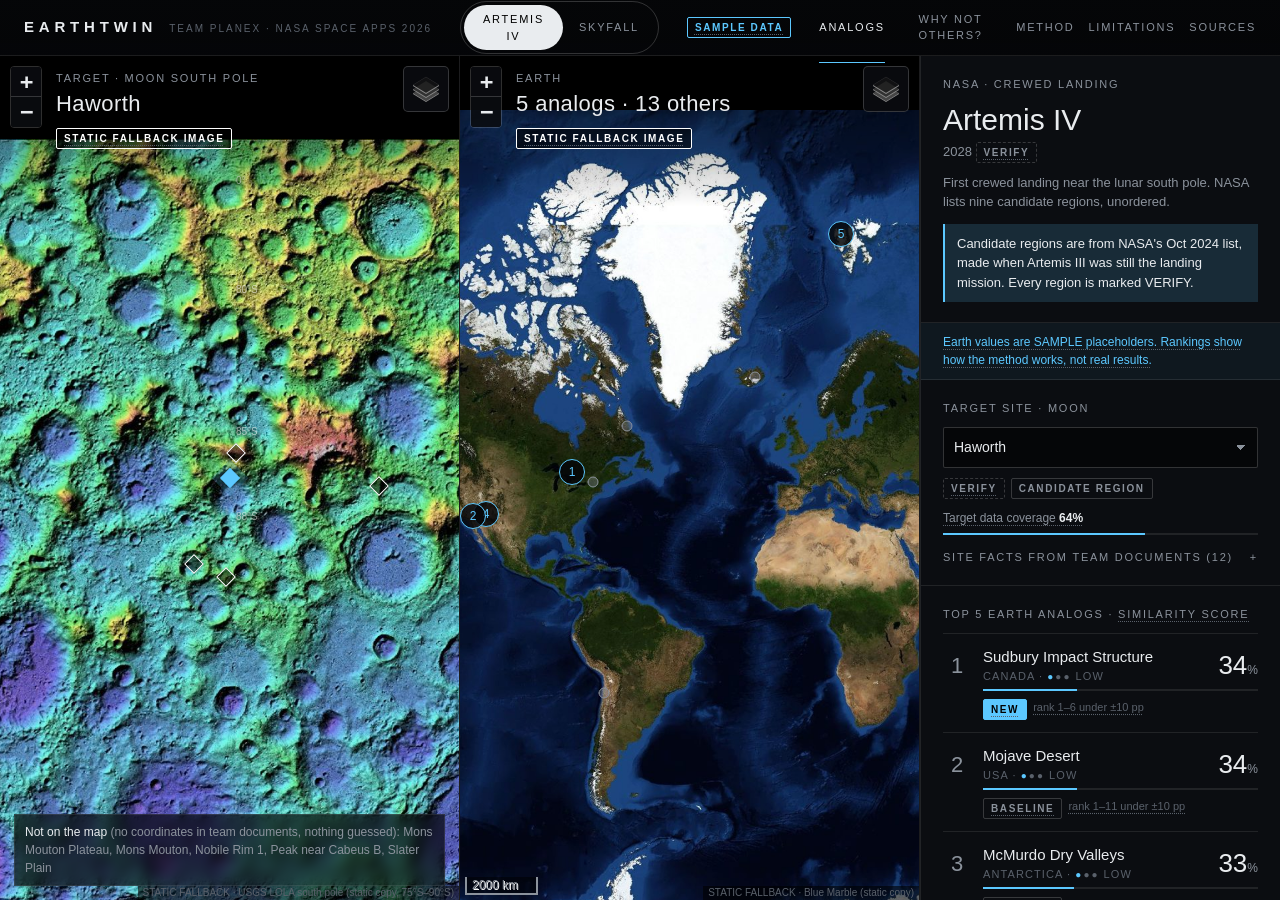
==== web/index.html @ 1dde7564 "feat: add static EarthTwin prototype with scoring pipeline - web/: static Leaflet app (no build step" ====
<!doctype html>
<html lang="en">
<head>
  <meta charset="utf-8">
  <meta name="viewport" content="width=device-width, initial-scale=1">
  <title>EarthTwin · Team PLANEX</title>
  <meta name="description" content="Find Earth places that analog NASA's next Moon and Mars target sites. NASA Space Apps 2026, Team PLANEX.">
  <meta http-equiv="Content-Security-Policy" content="default-src 'self'; script-src 'self'; style-src 'self' 'unsafe-inline'; img-src 'self' data: https://trek.nasa.gov https://gibs.earthdata.nasa.gov https://planetarymaps.usgs.gov; connect-src 'self'; object-src 'none'; base-uri 'self'">
  <link rel="stylesheet" href="vendor/leaflet/leaflet.css">
  <link rel="stylesheet" href="css/app.css">
</head>
<body>
  <header class="top">
    <div class="brand"><b>EARTHTWIN</b><span>Team PLANEX · NASA Space Apps 2026</span></div>
    <nav class="switch" id="mission-switch" aria-label="Mission"></nav>
    <span class="badge sample" id="sample-badge" hidden data-tip="Earth values are placeholders until the team adds real NASA/USGS data.">Sample data</span>
    <button class="menu-btn" id="menu-btn" aria-expanded="false" aria-controls="tabs">Menu</button>
    <nav class="tabs" id="tabs" role="tablist" aria-label="Sections">
      <button role="tab" data-tab="analogs" aria-selected="true">Analogs</button>
      <button role="tab" data-tab="why">Why not others?</button>
      <button role="tab" data-tab="method">Method</button>
      <button role="tab" data-tab="limits">Limitations</button>
      <button role="tab" data-tab="sources">Sources</button>
    </nav>
  </header>

  <main>
    <section class="view active" id="view-analogs" aria-label="Analogs">
      <div class="mapwrap">
        <div class="map" id="map-target"></div>
        <div class="maphead">
          <div><div class="label" id="target-kicker">Target</div><div class="title" id="target-title">—</div></div>
          <div class="layerstate" id="target-layerstate"></div>
        </div>
        <div class="mapnote" id="target-note" hidden></div>
      </div>
      <div class="mapwrap">
        <div class="map" id="map-earth"></div>
        <div class="maphead">
          <div><div class="label">Earth</div><div class="title" id="earth-title">Analog candidates</div></div>
          <div class="layerstate" id="earth-layerstate"></div>
        </div>
      </div>
      <aside class="side" id="side" aria-label="Results"></aside>
    </section>

    <section class="view" id="view-why" aria-label="Why not others"><div class="page" id="page-why"></div></section>
    <section class="view" id="view-method" aria-label="Method"><div class="page" id="page-method"></div></section>
    <section class="view" id="view-limits" aria-label="Limitations"><div class="page" id="page-limits"></div></section>
    <section class="view" id="view-sources" aria-label="Sources"><div class="page" id="page-sources"></div></section>
  </main>

  <div id="tip" role="tooltip"></div>
  <noscript><p style="padding:80px 24px">EarthTwin needs JavaScript. Serve this folder with <code>python3 -m http.server</code>.</p></noscript>

  <script src="vendor/leaflet/leaflet.js"></script>
  <script src="js/util.js"></script>
  <script src="js/layers.js"></script>
  <script src="js/tiles-check.js"></script>
  <script src="js/maps.js"></script>
  <script src="js/panels.js"></script>
  <script src="js/pages.js"></script>
  <script src="js/app.js"></script>
</body>
</html>
---- web/vendor/leaflet/leaflet.css ----
/* required styles */

.leaflet-pane,
.leaflet-tile,
.leaflet-marker-icon,
.leaflet-marker-shadow,
.leaflet-tile-container,
.leaflet-pane > svg,
.leaflet-pane > canvas,
.leaflet-zoom-box,
.leaflet-image-layer,
.leaflet-layer {
	position: absolute;
	left: 0;
	top: 0;
	}
.leaflet-container {
	overflow: hidden;
	}
.leaflet-tile,
.leaflet-marker-icon,
.leaflet-marker-shadow {
	-webkit-user-select: none;
	   -moz-user-select: none;
	        user-select: none;
	  -webkit-user-drag: none;
	}
/* Prevents IE11 from highlighting tiles in blue */
.leaflet-tile::selection {
	background: transparent;
}
/* Safari renders non-retina tile on retina better with this, but Chrome is worse */
.leaflet-safari .leaflet-tile {
	image-rendering: -webkit-optimize-contrast;
	}
/* hack that prevents hw layers "stretching" when loading new tiles */
.leaflet-safari .leaflet-tile-container {
	width: 1600px;
	height: 1600px;
	-webkit-transform-origin: 0 0;
	}
.leaflet-marker-icon,
.leaflet-marker-shadow {
	display: block;
	}
/* .leaflet-container svg: reset svg max-width decleration shipped in Joomla! (joomla.org) 3.x */
/* .leaflet-container img: map is broken in FF if you have max-width: 100% on tiles */
.leaflet-container .leaflet-overlay-pane svg {
	max-width: none !important;
	max-height: none !important;
	}
.leaflet-container .leaflet-marker-pane img,
.leaflet-container .leaflet-shadow-pane img,
.leaflet-container .leaflet-tile-pane img,
.leaflet-container img.leaflet-image-layer,
.leaflet-container .leaflet-tile {
	max-width: none !important;
	max-height: none !important;
	width: auto;
	padding: 0;
	}

.leaflet-container img.leaflet-tile {
	/* See: https://bugs.chromium.org/p/chromium/issues/detail?id=600120 */
	mix-blend-mode: plus-lighter;
}

.leaflet-container.leaflet-touch-zoom {
	-ms-touch-action: pan-x pan-y;
	touch-action: pan-x pan-y;
	}
.leaflet-container.leaflet-touch-drag {
	-ms-touch-action: pinch-zoom;
	/* Fallback for FF which doesn't support pinch-zoom */
	touch-action: none;
	touch-action: pinch-zoom;
}
.leaflet-container.leaflet-touch-drag.leaflet-touch-zoom {
	-ms-touch-action: none;
	touch-action: none;
}
.leaflet-container {
	-webkit-tap-highlight-color: transparent;
}
.leaflet-container a {
	-webkit-tap-highlight-color: rgba(51, 181, 229, 0.4);
}
.leaflet-tile {
	filter: inherit;
	visibility: hidden;
	}
.leaflet-tile-loaded {
	visibility: inherit;
	}
.leaflet-zoom-box {
	width: 0;
	height: 0;
	-moz-box-sizing: border-box;
	     box-sizing: border-box;
	z-index: 800;
	}
/* workaround for https://bugzilla.mozilla.org/show_bug.cgi?id=888319 */
.leaflet-overlay-pane svg {
	-moz-user-select: none;
	}

.leaflet-pane         { z-index: 400; }

.leaflet-tile-pane    { z-index: 200; }
.leaflet-overlay-pane { z-index: 400; }
.leaflet-shadow-pane  { z-index: 500; }
.leaflet-marker-pane  { z-index: 600; }
.leaflet-tooltip-pane   { z-index: 650; }
.leaflet-popup-pane   { z-index: 700; }

.leaflet-map-pane canvas { z-index: 100; }
.leaflet-map-pane svg    { z-index: 200; }

.leaflet-vml-shape {
	width: 1px;
	height: 1px;
	}
.lvml {
	behavior: url(#default#VML);
	display: inline-block;
	position: absolute;
	}


/* control positioning */

.leaflet-control {
	position: relative;
	z-index: 800;
	pointer-events: visiblePainted; /* IE 9-10 doesn't have auto */
	pointer-events: auto;
	}
.leaflet-top,
.leaflet-bottom {
	position: absolute;
	z-index: 1000;
	pointer-events: none;
	}
.leaflet-top {
	top: 0;
	}
.leaflet-right {
	right: 0;
	}
.leaflet-bottom {
	bottom: 0;
	}
.leaflet-left {
	left: 0;
	}
.leaflet-control {
	float: left;
	clear: both;
	}
.leaflet-right .leaflet-control {
	float: right;
	}
.leaflet-top .leaflet-control {
	margin-top: 10px;
	}
.leaflet-bottom .leaflet-control {
	margin-bottom: 10px;
	}
.leaflet-left .leaflet-control {
	margin-left: 10px;
	}
.leaflet-right .leaflet-control {
	margin-right: 10px;
	}


/* zoom and fade animations */

.leaflet-fade-anim .leaflet-popup {
	opacity: 0;
	-webkit-transition: opacity 0.2s linear;
	   -moz-transition: opacity 0.2s linear;
	        transition: opacity 0.2s linear;
	}
.leaflet-fade-anim .leaflet-map-pane .leaflet-popup {
	opacity: 1;
	}
.leaflet-zoom-animated {
	-webkit-transform-origin: 0 0;
	    -ms-transform-origin: 0 0;
	        transform-origin: 0 0;
	}
svg.leaflet-zoom-animated {
	will-change: transform;
}

.leaflet-zoom-anim .leaflet-zoom-animated {
	-webkit-transition: -webkit-transform 0.25s cubic-bezier(0,0,0.25,1);
	   -moz-transition:    -moz-transform 0.25s cubic-bezier(0,0,0.25,1);
	        transition:         transform 0.25s cubic-bezier(0,0,0.25,1);
	}
.leaflet-zoom-anim .leaflet-tile,
.leaflet-pan-anim .leaflet-tile {
	-webkit-transition: none;
	   -moz-transition: none;
	        transition: none;
	}

.leaflet-zoom-anim .leaflet-zoom-hide {
	visibility: hidden;
	}


/* cursors */

.leaflet-interactive {
	cursor: pointer;
	}
.leaflet-grab {
	cursor: -webkit-grab;
	cursor:    -moz-grab;
	cursor:         grab;
	}
.leaflet-crosshair,
.leaflet-crosshair .leaflet-interactive {
	cursor: crosshair;
	}
.leaflet-popup-pane,
.leaflet-control {
	cursor: auto;
	}
.leaflet-dragging .leaflet-grab,
.leaflet-dragging .leaflet-grab .leaflet-interactive,
.leaflet-dragging .leaflet-marker-draggable {
	cursor: move;
	cursor: -webkit-grabbing;
	cursor:    -moz-grabbing;
	cursor:         grabbing;
	}

/* marker & overlays interactivity */
.leaflet-marker-icon,
.leaflet-marker-shadow,
.leaflet-image-layer,
.leaflet-pane > svg path,
.leaflet-tile-container {
	pointer-events: none;
	}

.leaflet-marker-icon.leaflet-interactive,
.leaflet-image-layer.leaflet-interactive,
.leaflet-pane > svg path.leaflet-interactive,
svg.leaflet-image-layer.leaflet-interactive path {
	pointer-events: visiblePainted; /* IE 9-10 doesn't have auto */
	pointer-events: auto;
	}

/* visual tweaks */

.leaflet-container {
	background: #ddd;
	outline-offset: 1px;
	}
.leaflet-container a {
	color: #0078A8;
	}
.leaflet-zoom-box {
	border: 2px dotted #38f;
	background: rgba(255,255,255,0.5);
	}


/* general typography */
.leaflet-container {
	font-family: "Helvetica Neue", Arial, Helvetica, sans-serif;
	font-size: 12px;
	font-size: 0.75rem;
	line-height: 1.5;
	}


/* general toolbar styles */

.leaflet-bar {
	box-shadow: 0 1px 5px rgba(0,0,0,0.65);
	border-radius: 4px;
	}
.leaflet-bar a {
	background-color: #fff;
	border-bottom: 1px solid #ccc;
	width: 26px;
	height: 26px;
	line-height: 26px;
	display: block;
	text-align: center;
	text-decoration: none;
	color: black;
	}
.leaflet-bar a,
.leaflet-control-layers-toggle {
	background-position: 50% 50%;
	background-repeat: no-repeat;
	display: block;
	}
.leaflet-bar a:hover,
.leaflet-bar a:focus {
	background-color: #f4f4f4;
	}
.leaflet-bar a:first-child {
	border-top-left-radius: 4px;
	border-top-right-radius: 4px;
	}
.leaflet-bar a:last-child {
	border-bottom-left-radius: 4px;
	border-bottom-right-radius: 4px;
	border-bottom: none;
	}
.leaflet-bar a.leaflet-disabled {
	cursor: default;
	background-color: #f4f4f4;
	color: #bbb;
	}

.leaflet-touch .leaflet-bar a {
	width: 30px;
	height: 30px;
	line-height: 30px;
	}
.leaflet-touch .leaflet-bar a:first-child {
	border-top-left-radius: 2px;
	border-top-right-radius: 2px;
	}
.leaflet-touch .leaflet-bar a:last-child {
	border-bottom-left-radius: 2px;
	border-bottom-right-radius: 2px;
	}

/* zoom control */

.leaflet-control-zoom-in,
.leaflet-control-zoom-out {
	font: bold 18px 'Lucida Console', Monaco, monospace;
	text-indent: 1px;
	}

.leaflet-touch .leaflet-control-zoom-in, .leaflet-touch .leaflet-control-zoom-out  {
	font-size: 22px;
	}


/* layers control */

.leaflet-control-layers {
	box-shadow: 0 1px 5px rgba(0,0,0,0.4);
	background: #fff;
	border-radius: 5px;
	}
.leaflet-control-layers-toggle {
	background-image: url(images/layers.png);
	width: 36px;
	height: 36px;
	}
.leaflet-retina .leaflet-control-layers-toggle {
	background-image: url(images/layers-2x.png);
	background-size: 26px 26px;
	}
.leaflet-touch .leaflet-control-layers-toggle {
	width: 44px;
	height: 44px;
	}
.leaflet-control-layers .leaflet-control-layers-list,
.leaflet-control-layers-expanded .leaflet-control-layers-toggle {
	display: none;
	}
.leaflet-control-layers-expanded .leaflet-control-layers-list {
	display: block;
	position: relative;
	}
.leaflet-control-layers-expanded {
	padding: 6px 10px 6px 6px;
	color: #333;
	background: #fff;
	}
.leaflet-control-layers-scrollbar {
	overflow-y: scroll;
	overflow-x: hidden;
	padding-right: 5px;
	}
.leaflet-control-layers-selector {
	margin-top: 2px;
	position: relative;
	top: 1px;
	}
.leaflet-control-layers label {
	display: block;
	font-size: 13px;
	font-size: 1.08333em;
	}
.leaflet-control-layers-separator {
	height: 0;
	border-top: 1px solid #ddd;
	margin: 5px -10px 5px -6px;
	}

/* Default icon URLs */
.leaflet-default-icon-path { /* used only in path-guessing heuristic, see L.Icon.Default */
	background-image: url(images/marker-icon.png);
	}


/* attribution and scale controls */

.leaflet-container .leaflet-control-attribution {
	background: #fff;
	background: rgba(255, 255, 255, 0.8);
	margin: 0;
	}
.leaflet-control-attribution,
.leaflet-control-scale-line {
	padding: 0 5px;
	color: #333;
	line-height: 1.4;
	}
.leaflet-control-attribution a {
	text-decoration: none;
	}
.leaflet-control-attribution a:hover,
.leaflet-control-attribution a:focus {
	text-decoration: underline;
	}
.leaflet-attribution-flag {
	display: inline !important;
	vertical-align: baseline !important;
	width: 1em;
	height: 0.6669em;
	}
.leaflet-left .leaflet-control-scale {
	margin-left: 5px;
	}
.leaflet-bottom .leaflet-control-scale {
	margin-bottom: 5px;
	}
.leaflet-control-scale-line {
	border: 2px solid #777;
	border-top: none;
	line-height: 1.1;
	padding: 2px 5px 1px;
	white-space: nowrap;
	-moz-box-sizing: border-box;
	     box-sizing: border-box;
	background: rgba(255, 255, 255, 0.8);
	text-shadow: 1px 1px #fff;
	}
.leaflet-control-scale-line:not(:first-child) {
	border-top: 2px solid #777;
	border-bottom: none;
	margin-top: -2px;
	}
.leaflet-control-scale-line:not(:first-child):not(:last-child) {
	border-bottom: 2px solid #777;
	}

.leaflet-touch .leaflet-control-attribution,
.leaflet-touch .leaflet-control-layers,
.leaflet-touch .leaflet-bar {
	box-shadow: none;
	}
.leaflet-touch .leaflet-control-layers,
.leaflet-touch .leaflet-bar {
	border: 2px solid rgba(0,0,0,0.2);
	background-clip: padding-box;
	}


/* popup */

.leaflet-popup {
	position: absolute;
	text-align: center;
	margin-bottom: 20px;
	}
.leaflet-popup-content-wrapper {
	padding: 1px;
	text-align: left;
	border-radius: 12px;
	}
.leaflet-popup-content {
	margin: 13px 24px 13px 20px;
	line-height: 1.3;
	font-size: 13px;
	font-size: 1.08333em;
	min-height: 1px;
	}
.leaflet-popup-content p {
	margin: 17px 0;
	margin: 1.3em 0;
	}
.leaflet-popup-tip-container {
	width: 40px;
	height: 20px;
	position: absolute;
	left: 50%;
	margin-top: -1px;
	margin-left: -20px;
	overflow: hidden;
	pointer-events: none;
	}
.leaflet-popup-tip {
	width: 17px;
	height: 17px;
	padding: 1px;

	margin: -10px auto 0;
	pointer-events: auto;

	-webkit-transform: rotate(45deg);
	   -moz-transform: rotate(45deg);
	    -ms-transform: rotate(45deg);
	        transform: rotate(45deg);
	}
.leaflet-popup-content-wrapper,
.leaflet-popup-tip {
	background: white;
	color: #333;
	box-shadow: 0 3px 14px rgba(0,0,0,0.4);
	}
.leaflet-container a.leaflet-popup-close-button {
	position: absolute;
	top: 0;
	right: 0;
	border: none;
	text-align: center;
	width: 24px;
	height: 24px;
	font: 16px/24px Tahoma, Verdana, sans-serif;
	color: #757575;
	text-decoration: none;
	background: transparent;
	}
.leaflet-container a.leaflet-popup-close-button:hover,
.leaflet-container a.leaflet-popup-close-button:focus {
	color: #585858;
	}
.leaflet-popup-scrolled {
	overflow: auto;
	}

.leaflet-oldie .leaflet-popup-content-wrapper {
	-ms-zoom: 1;
	}
.leaflet-oldie .leaflet-popup-tip {
	width: 24px;
	margin: 0 auto;

	-ms-filter: "progid:DXImageTransform.Microsoft.Matrix(M11=0.70710678, M12=0.70710678, M21=-0.70710678, M22=0.70710678)";
	filter: progid:DXImageTransform.Microsoft.Matrix(M11=0.70710678, M12=0.70710678, M21=-0.70710678, M22=0.70710678);
	}

.leaflet-oldie .leaflet-control-zoom,
.leaflet-oldie .leaflet-control-layers,
.leaflet-oldie .leaflet-popup-content-wrapper,
.leaflet-oldie .leaflet-popup-tip {
	border: 1px solid #999;
	}


/* div icon */

.leaflet-div-icon {
	background: #fff;
	border: 1px solid #666;
	}


/* Tooltip */
/* Base styles for the element that has a tooltip */
.leaflet-tooltip {
	position: absolute;
	padding: 6px;
	background-color: #fff;
	border: 1px solid #fff;
	border-radius: 3px;
	color: #222;
	white-space: nowrap;
	-webkit-user-select: none;
	-moz-user-select: none;
	-ms-user-select: none;
	user-select: none;
	pointer-events: none;
	box-shadow: 0 1px 3px rgba(0,0,0,0.4);
	}
.leaflet-tooltip.leaflet-interactive {
	cursor: pointer;
	pointer-events: auto;
	}
.leaflet-tooltip-top:before,
.leaflet-tooltip-bottom:before,
.leaflet-tooltip-left:before,
.leaflet-tooltip-right:before {
	position: absolute;
	pointer-events: none;
	border: 6px solid transparent;
	background: transparent;
	content: "";
	}

/* Directions */

.leaflet-tooltip-bottom {
	margin-top: 6px;
}
.leaflet-tooltip-top {
	margin-top: -6px;
}
.leaflet-tooltip-bottom:before,
.leaflet-tooltip-top:before {
	left: 50%;
	margin-left: -6px;
	}
.leaflet-tooltip-top:before {
	bottom: 0;
	margin-bottom: -12px;
	border-top-color: #fff;
	}
.leaflet-tooltip-bottom:before {
	top: 0;
	margin-top: -12px;
	margin-left: -6px;
	border-bottom-color: #fff;
	}
.leaflet-tooltip-left {
	margin-left: -6px;
}
.leaflet-tooltip-right {
	margin-left: 6px;
}
.leaflet-tooltip-left:before,
.leaflet-tooltip-right:before {
	top: 50%;
	margin-top: -6px;
	}
.leaflet-tooltip-left:before {
	right: 0;
	margin-right: -12px;
	border-left-color: #fff;
	}
.leaflet-tooltip-right:before {
	left: 0;
	margin-left: -12px;
	border-right-color: #fff;
	}

/* Printing */

@media print {
	/* Prevent printers from removing background-images of controls. */
	.leaflet-control {
		-webkit-print-color-adjust: exact;
		print-color-adjust: exact;
		}
	}
---- web/css/app.css ----
/* EarthTwin — SpaceX-like: near-black, thin type, small uppercase labels, one accent. */
:root {
  --bg: #050608;
  --bg-2: #0b0d11;
  --panel: rgba(11, 13, 17, 0.92);
  --line: rgba(255, 255, 255, 0.09);
  --line-2: rgba(255, 255, 255, 0.18);
  --text: #e9ecef;
  --muted: #8b929c;
  --faint: #5a616b;
  --accent: #5cc8ff;
  --accent-dim: rgba(92, 200, 255, 0.16);
  --radius: 2px;
  --header-h: 56px;
  --side-w: 400px;
  --font: "Inter", "Helvetica Neue", Helvetica, Arial, system-ui, sans-serif;
  --mono: "SF Mono", ui-monospace, Menlo, Consolas, monospace;
}

* { box-sizing: border-box; }
html, body { height: 100%; }
body {
  margin: 0;
  background: var(--bg);
  color: var(--text);
  font: 300 15px/1.5 var(--font);
  -webkit-font-smoothing: antialiased;
  overflow: hidden;
}
a { color: var(--accent); text-decoration: none; }
a:hover { text-decoration: underline; }
button { font: inherit; color: inherit; background: none; border: 0; cursor: pointer; padding: 0; }
:focus-visible { outline: 1px solid var(--accent); outline-offset: 2px; }
h1, h2, h3 { font-weight: 300; margin: 0; letter-spacing: 0.01em; }

.label {
  font-size: 11px;
  font-weight: 500;
  letter-spacing: 0.16em;
  text-transform: uppercase;
  color: var(--muted);
}
.muted { color: var(--muted); }
.faint { color: var(--faint); }
.mono { font-family: var(--mono); font-size: 12px; }
.num { font-variant-numeric: tabular-nums; }

/* ------------------------------------------------------------ header */
.top {
  position: fixed; inset: 0 0 auto 0; height: var(--header-h); z-index: 1000;
  display: flex; align-items: center; gap: 28px; padding: 0 24px;
  background: linear-gradient(to bottom, rgba(5,6,8,0.96), rgba(5,6,8,0.86));
  border-bottom: 1px solid var(--line);
}
.brand { display: flex; align-items: baseline; gap: 12px; white-space: nowrap; }
.brand b { font-weight: 600; letter-spacing: 0.32em; font-size: 15px; }
.brand span { font-size: 10px; letter-spacing: 0.2em; color: var(--faint); text-transform: uppercase; }

.switch { display: flex; border: 1px solid var(--line-2); border-radius: 999px; padding: 3px; }
.switch button {
  padding: 6px 16px; border-radius: 999px; font-size: 11px; font-weight: 500;
  letter-spacing: 0.16em; text-transform: uppercase; color: var(--muted); transition: background .25s, color .25s;
}
.switch button[aria-pressed="true"] { background: var(--text); color: #000; }

.tabs { display: flex; gap: 22px; margin-left: auto; }
.tabs button { font-size: 11px; font-weight: 500; letter-spacing: 0.16em; text-transform: uppercase; color: var(--muted); padding: 18px 0; border-bottom: 1px solid transparent; }
.tabs button[aria-selected="true"] { color: var(--text); border-bottom-color: var(--accent); }
.tabs button:hover { color: var(--text); }

.badge {
  display: inline-flex; align-items: center; gap: 6px; font-size: 10px; font-weight: 600; letter-spacing: 0.16em;
  text-transform: uppercase; border: 1px solid var(--line-2); padding: 2px 7px; border-radius: var(--radius); color: var(--muted); white-space: nowrap;
}
.badge.sample { border-color: var(--accent); color: var(--accent); }
.badge.solid { background: var(--accent); color: #000; border-color: var(--accent); }
.badge.verify { border-style: dashed; }
.badge.todo { border-style: dotted; color: var(--faint); }
.menu-btn { display: none; }

/* ------------------------------------------------------------ views */
main { position: absolute; inset: var(--header-h) 0 0 0; }
.view { position: absolute; inset: 0; display: none; }
.view.active { display: block; animation: fade .35s ease; }
@keyframes fade { from { opacity: 0; } to { opacity: 1; } }

/* analogs view: two maps + sidebar */
#view-analogs { display: none; grid-template-columns: 1fr 1fr var(--side-w); }
#view-analogs.active { display: grid; }
.mapwrap { position: relative; border-right: 1px solid var(--line); min-height: 0; }
.map { position: absolute; inset: 0; background: #000; }
.mapwrap::after {
  content: ""; position: absolute; inset: 0 0 auto 0; height: 150px; z-index: 450; pointer-events: none;
  background: linear-gradient(to bottom, rgba(0,0,0,0.62), rgba(0,0,0,0));
}
.maphead {
  position: absolute; top: 14px; left: 56px; right: 64px; z-index: 500; pointer-events: none;
  display: flex; flex-direction: column; align-items: flex-start; gap: 6px;
}
.maphead .title { font-size: 22px; font-weight: 200; letter-spacing: 0.02em; text-shadow: 0 1px 8px #000; }
.maphead .label { text-shadow: 0 1px 6px #000; }
.layerstate { pointer-events: auto; }
.layerstate .badge { background: rgba(0,0,0,0.6); }
.layerstate .badge.fallback { border-color: #fff; color: #fff; }
.mapnote {
  position: absolute; left: 14px; right: 14px; bottom: 14px; z-index: 500; font-size: 12px;
  background: rgba(0,0,0,0.66); border: 1px solid var(--line); padding: 8px 10px; color: var(--muted);
  backdrop-filter: blur(6px);
}
.mapnote b { color: var(--text); font-weight: 500; }

/* sidebar */
.side { overflow-y: auto; background: var(--bg-2); border-left: 1px solid var(--line); scrollbar-width: thin; }
.sec { padding: 20px 22px; border-bottom: 1px solid var(--line); }
.sec > .label { display: block; margin-bottom: 10px; }
.mission-name { font-size: 30px; font-weight: 200; line-height: 1.1; }
.mission-meta { margin-top: 6px; font-size: 13px; color: var(--muted); }
.notice { margin-top: 12px; padding: 10px 12px; border-left: 2px solid var(--accent); background: var(--accent-dim); font-size: 13px; }
.sample-strip { padding: 10px 22px; font-size: 12px; color: var(--accent); border-bottom: 1px solid var(--line); background: rgba(92,200,255,0.06); }

select.site {
  width: 100%; background: var(--bg); color: var(--text); border: 1px solid var(--line-2);
  padding: 9px 10px; font: inherit; font-size: 14px; border-radius: var(--radius); appearance: none;
  background-image: linear-gradient(45deg, transparent 50%, var(--muted) 50%), linear-gradient(135deg, var(--muted) 50%, transparent 50%);
  background-position: calc(100% - 16px) 50%, calc(100% - 11px) 50%; background-size: 5px 5px; background-repeat: no-repeat;
}
.site-meta { display: flex; flex-wrap: wrap; gap: 6px; margin-top: 10px; }
.coverage { margin-top: 10px; font-size: 12px; color: var(--muted); }
.meter { height: 2px; background: var(--line); margin-top: 6px; position: relative; overflow: hidden; }
.meter > i { position: absolute; inset: 0 auto 0 0; background: var(--accent); transition: width .5s ease; }

details.facts summary { cursor: pointer; list-style: none; display: flex; justify-content: space-between; }
details.facts summary::-webkit-details-marker { display: none; }
details.facts summary::after { content: "+"; color: var(--muted); }
details.facts[open] summary::after { content: "–"; }
.fact { padding: 8px 0; border-top: 1px solid var(--line); font-size: 13px; }
.fact:first-of-type { margin-top: 10px; }
.fact .k { font-size: 10px; letter-spacing: .14em; text-transform: uppercase; color: var(--muted); display: block; }
.fact .src { font-size: 11px; color: var(--faint); }

/* ranked list */
.rank-list { list-style: none; margin: 0; padding: 0; }
.rank-item {
  display: grid; grid-template-columns: 28px 1fr auto; gap: 4px 12px; align-items: center;
  padding: 12px 0; border-top: 1px solid var(--line); cursor: pointer; transition: background .2s;
}
.rank-item:hover, .rank-item.hover { background: rgba(255,255,255,0.03); }
.rank-item.selected { background: var(--accent-dim); }
.rank-item .r { font-size: 22px; font-weight: 200; color: var(--muted); text-align: center; }
.rank-item .n { font-size: 15px; font-weight: 400; }
.rank-item .c { font-size: 11px; color: var(--faint); letter-spacing: .1em; text-transform: uppercase; }
.rank-item .s { font-size: 26px; font-weight: 200; text-align: right; }
.rank-item .s small { font-size: 12px; color: var(--muted); }
.rank-item .bar { grid-column: 2 / 4; }
.bar { height: 2px; background: var(--line); position: relative; }
.bar > i { position: absolute; inset: 0 auto 0 0; background: var(--accent); }
.bar.grey > i { background: var(--muted); }
.dots { letter-spacing: 2px; color: var(--accent); font-size: 10px; }
.dots .off { color: var(--faint); }
.tags { display: flex; gap: 6px; flex-wrap: wrap; }

.others-link {
  display: flex; justify-content: space-between; width: 100%; padding: 12px 0 0; font-size: 13px; color: var(--muted);
  border-top: 1px solid var(--line); margin-top: 6px; text-align: left;
}
.others-link:hover { color: var(--text); }

/* detail */
.back { font-size: 11px; letter-spacing: .16em; text-transform: uppercase; color: var(--muted); margin-bottom: 12px; display: inline-block; }
.back:hover { color: var(--text); }
.detail-name { font-size: 26px; font-weight: 200; line-height: 1.15; }
.big-score { display: flex; align-items: baseline; gap: 10px; margin-top: 14px; }
.big-score b { font-size: 56px; font-weight: 100; line-height: 1; }
.big-score span { font-size: 11px; letter-spacing: .16em; text-transform: uppercase; color: var(--muted); }
.kv { display: grid; grid-template-columns: 1fr auto; gap: 6px 12px; font-size: 13px; margin-top: 12px; }
.kv dt { color: var(--muted); }
.kv dd { margin: 0; text-align: right; }

.feat { padding: 10px 0; border-top: 1px solid var(--line); }
.feat-head { display: flex; justify-content: space-between; gap: 8px; font-size: 13px; }
.feat-head .w { color: var(--faint); font-size: 11px; }
.feat-vals { display: grid; grid-template-columns: 1fr 1fr; gap: 2px 10px; font-size: 12px; color: var(--muted); margin: 4px 0 6px; }
.feat-vals b { color: var(--text); font-weight: 400; }
.feat.missing { opacity: .55; }
.feat .bar { height: 3px; }

.lim-grid { display: grid; grid-template-columns: repeat(3, 1fr); gap: 10px; font-size: 12px; margin-top: 8px; }
.lim-grid .label { display: block; margin-bottom: 4px; }

/* ------------------------------------------------------------ pages */
.page { overflow-y: auto; height: 100%; padding: 40px max(24px, calc((100vw - 1180px) / 2)) 80px; scrollbar-width: thin; }
.page-head { display: flex; justify-content: space-between; align-items: flex-end; gap: 20px; flex-wrap: wrap; margin-bottom: 28px; }
.page-head h1 { font-size: 40px; font-weight: 200; line-height: 1.1; }
.page-head p { margin: 6px 0 0; color: var(--muted); max-width: 720px; }
.chips { display: flex; gap: 8px; flex-wrap: wrap; }
.chip { border: 1px solid var(--line-2); border-radius: 999px; padding: 5px 12px; font-size: 11px; letter-spacing: .14em; text-transform: uppercase; color: var(--muted); }
.chip[aria-pressed="true"] { border-color: var(--accent); color: var(--accent); }

.cards { display: grid; grid-template-columns: repeat(auto-fill, minmax(340px, 1fr)); gap: 16px; }
.card { border: 1px solid var(--line); background: var(--bg-2); padding: 18px; display: flex; flex-direction: column; gap: 12px; }
.card h3 { font-size: 19px; }
.card .row { display: grid; grid-template-columns: 112px 1fr; gap: 10px; font-size: 13px; align-items: start; }
.card .row > .label { padding-top: 2px; font-size: 10px; }
.verdict { font-size: 13px; font-weight: 500; letter-spacing: .12em; text-transform: uppercase; }
.verdict.Rejected { color: #fff; }
.verdict.Low { color: var(--accent); }
.verdict.Cannot { color: var(--muted); }
table.nums { width: 100%; border-collapse: collapse; font-size: 12px; }
table.nums th { text-align: left; font-weight: 500; font-size: 10px; letter-spacing: .12em; text-transform: uppercase; color: var(--faint); padding: 0 6px 4px 0; }
table.nums td { padding: 3px 6px 3px 0; border-top: 1px solid var(--line); vertical-align: top; }
.mini { display: grid; grid-template-columns: 1fr 70px 34px; gap: 6px; align-items: center; font-size: 12px; padding: 2px 0; }
.mini .bar { height: 3px; }

.block { border-top: 1px solid var(--line); padding: 28px 0; }
.block h2 { font-size: 24px; margin-bottom: 6px; }
.block > p { color: var(--muted); max-width: 820px; margin: 0 0 16px; }
.formula { font-family: var(--mono); font-size: 15px; padding: 16px 18px; border: 1px solid var(--line); background: var(--bg-2); display: inline-block; line-height: 1.8; }
table.grid { width: 100%; border-collapse: collapse; font-size: 13px; }
table.grid th, table.grid td { text-align: left; padding: 8px 10px 8px 0; border-top: 1px solid var(--line); vertical-align: top; }
table.grid th { font-size: 10px; letter-spacing: .14em; text-transform: uppercase; color: var(--faint); font-weight: 500; border-top: 0; }
.cols-2 { display: grid; grid-template-columns: 1fr 1fr; gap: 28px; }
.lim-list { display: grid; grid-template-columns: repeat(auto-fill, minmax(260px, 1fr)); gap: 14px; }
.lim { border: 1px solid var(--line); padding: 14px; background: var(--bg-2); }
.lim h3 { font-size: 16px; margin-bottom: 4px; display: flex; justify-content: space-between; gap: 8px; }
.lim p { margin: 0; font-size: 13px; color: var(--muted); }

input.search { background: var(--bg); border: 1px solid var(--line-2); color: var(--text); padding: 8px 10px; font: inherit; font-size: 14px; width: 280px; border-radius: var(--radius); }
.src { padding: 10px 0; border-top: 1px solid var(--line); display: grid; grid-template-columns: 1fr auto; gap: 4px 16px; font-size: 13px; }
.src .meta { font-size: 11px; color: var(--faint); grid-column: 1 / 3; }
.src.used .name::before { content: "● "; color: var(--accent); font-size: 9px; vertical-align: 2px; }

/* ------------------------------------------------------------ tooltips */
[data-tip] { position: relative; text-decoration: underline dotted var(--faint); text-underline-offset: 3px; cursor: help; }
#tip {
  position: fixed; z-index: 3000; max-width: 280px; padding: 7px 9px; font-size: 12px; line-height: 1.4;
  background: #000; border: 1px solid var(--line-2); color: var(--text); pointer-events: none; opacity: 0; transition: opacity .12s;
}
#tip.on { opacity: 1; }

/* ------------------------------------------------------------ leaflet dark */
.leaflet-container { background: #000; font-family: var(--font); }
.leaflet-bar a, .leaflet-control-layers { background: rgba(10,12,16,0.9) !important; color: var(--text) !important; border-color: var(--line-2) !important; }
.leaflet-bar { border: 1px solid var(--line-2) !important; box-shadow: none !important; }
.leaflet-control-layers { box-shadow: none !important; border: 1px solid var(--line-2) !important; font-size: 12px; }
.leaflet-control-layers-toggle { filter: invert(1); }
.leaflet-control-attribution { background: rgba(0,0,0,0.6) !important; color: var(--faint) !important; font-size: 10px; }
.leaflet-control-attribution a { color: var(--muted); }
.leaflet-tooltip { background: #000; color: var(--text); border: 1px solid var(--line-2); box-shadow: none; font-size: 12px; border-radius: 0; }
.leaflet-tooltip:before { display: none; }
.leaflet-control-scale-line { background: rgba(0,0,0,.5); color: var(--muted); border-color: var(--muted); }

.pin {
  width: 26px; height: 26px; border-radius: 50%; border: 1px solid var(--accent); background: rgba(5,6,8,0.85);
  color: var(--accent); font: 500 12px/24px var(--font); text-align: center; transition: transform .2s, background .2s;
}
.pin.sel, .pin.hot { background: var(--accent); color: #000; transform: scale(1.18); }
.site-pin { width: 14px; height: 14px; border: 1px solid #fff; transform: rotate(45deg); background: rgba(0,0,0,.5); }
.site-pin.sel { background: var(--accent); border-color: var(--accent); box-shadow: 0 0 0 6px rgba(92,200,255,0.18); }
.site-label { font-size: 11px; letter-spacing: .1em; text-transform: uppercase; color: #fff; text-shadow: 0 1px 4px #000, 0 0 2px #000; white-space: nowrap; }
.grat-label { font-size: 10px; color: rgba(255,255,255,0.55); text-shadow: 0 1px 3px #000; white-space: nowrap; }

@media (prefers-reduced-motion: reduce) {
  *, *::before, *::after { animation: none !important; transition: none !important; }
}

/* ------------------------------------------------------------ responsive */
@media (max-width: 1280px) {
  :root { --side-w: 360px; }
  .tabs { gap: 14px; }
}
@media (max-width: 1100px) {
  #view-analogs.active { grid-template-columns: 1fr var(--side-w); grid-template-rows: 1fr 1fr; }
  #view-analogs .mapwrap:nth-child(1) { grid-column: 1; grid-row: 1; border-bottom: 1px solid var(--line); }
  #view-analogs .mapwrap:nth-child(2) { grid-column: 1; grid-row: 2; }
  #view-analogs .side { grid-column: 2; grid-row: 1 / 3; }
  .brand span { display: none; }
}
@media (max-width: 760px) {
  body { overflow: auto; }
  .top { gap: 10px; padding: 0 12px; flex-wrap: nowrap; }
  .brand b { letter-spacing: .2em; font-size: 13px; }
  .tabs { display: none; position: fixed; top: var(--header-h); left: 0; right: 0; flex-direction: column; gap: 0; background: var(--bg); border-bottom: 1px solid var(--line); padding: 0 16px; }
  .tabs.open { display: flex; }
  .tabs button { text-align: left; padding: 14px 0; border-bottom: 1px solid var(--line); }
  .menu-btn { display: block; margin-left: auto; font-size: 11px; letter-spacing: .16em; text-transform: uppercase; color: var(--muted); }
  .switch button { padding: 6px 10px; letter-spacing: .08em; white-space: nowrap; }
  #sample-badge { display: none; }
  main { position: static; padding-top: var(--header-h); }
  .view { position: static; }
  #view-analogs.active { display: block; }
  .mapwrap { height: 48vh; border-right: 0; border-bottom: 1px solid var(--line); }
  .maphead .title { font-size: 18px; }
  .page { height: auto; padding: 28px 16px 60px; }
  .page-head h1 { font-size: 30px; }
  .cards { grid-template-columns: 1fr; }
  .card .row { grid-template-columns: 1fr; gap: 2px; }
  .cols-2 { grid-template-columns: 1fr; }
  .lim-grid { grid-template-columns: 1fr; }
  input.search { width: 100%; }
  table.grid { display: block; overflow-x: auto; }
}
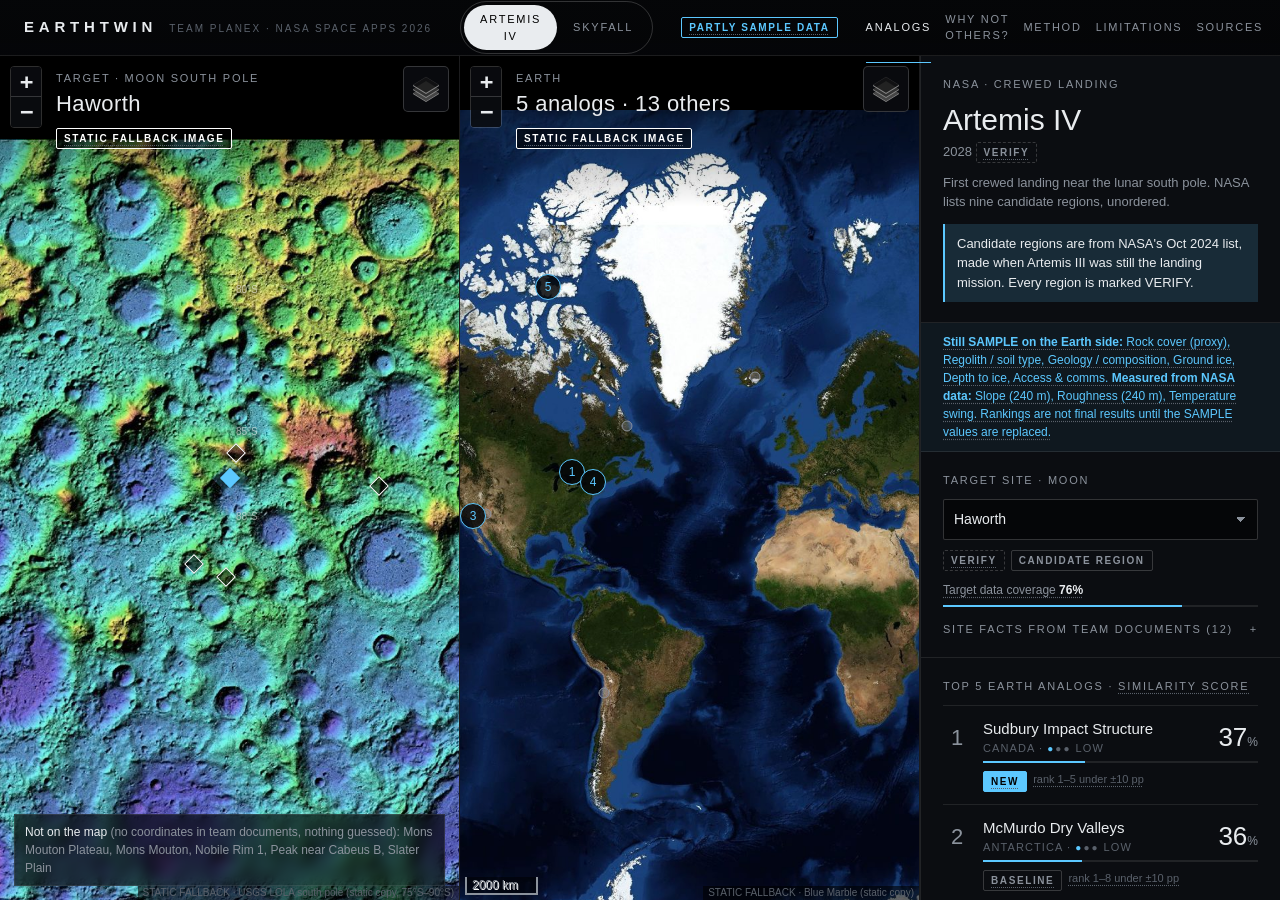
==== commit 0d34956b: "feat: fetch real NASA terrain and temperature data - Add pipeline/fetch_real_data.py: LOLA LDEM_75S_" ====
--- a/web/index.html
+++ b/web/index.html
@@ -13,7 +13,7 @@
   <header class="top">
     <div class="brand"><b>EARTHTWIN</b><span>Team PLANEX · NASA Space Apps 2026</span></div>
     <nav class="switch" id="mission-switch" aria-label="Mission"></nav>
-    <span class="badge sample" id="sample-badge" hidden data-tip="Earth values are placeholders until the team adds real NASA/USGS data.">Sample data</span>
+    <span class="badge sample" id="sample-badge" hidden data-tip="Some Earth values are still placeholders until the team adds real data. Slope, roughness and temperature are already measured from NASA data.">Partly sample data</span>
     <button class="menu-btn" id="menu-btn" aria-expanded="false" aria-controls="tabs">Menu</button>
     <nav class="tabs" id="tabs" role="tablist" aria-label="Sections">
       <button role="tab" data-tab="analogs" aria-selected="true">Analogs</button>
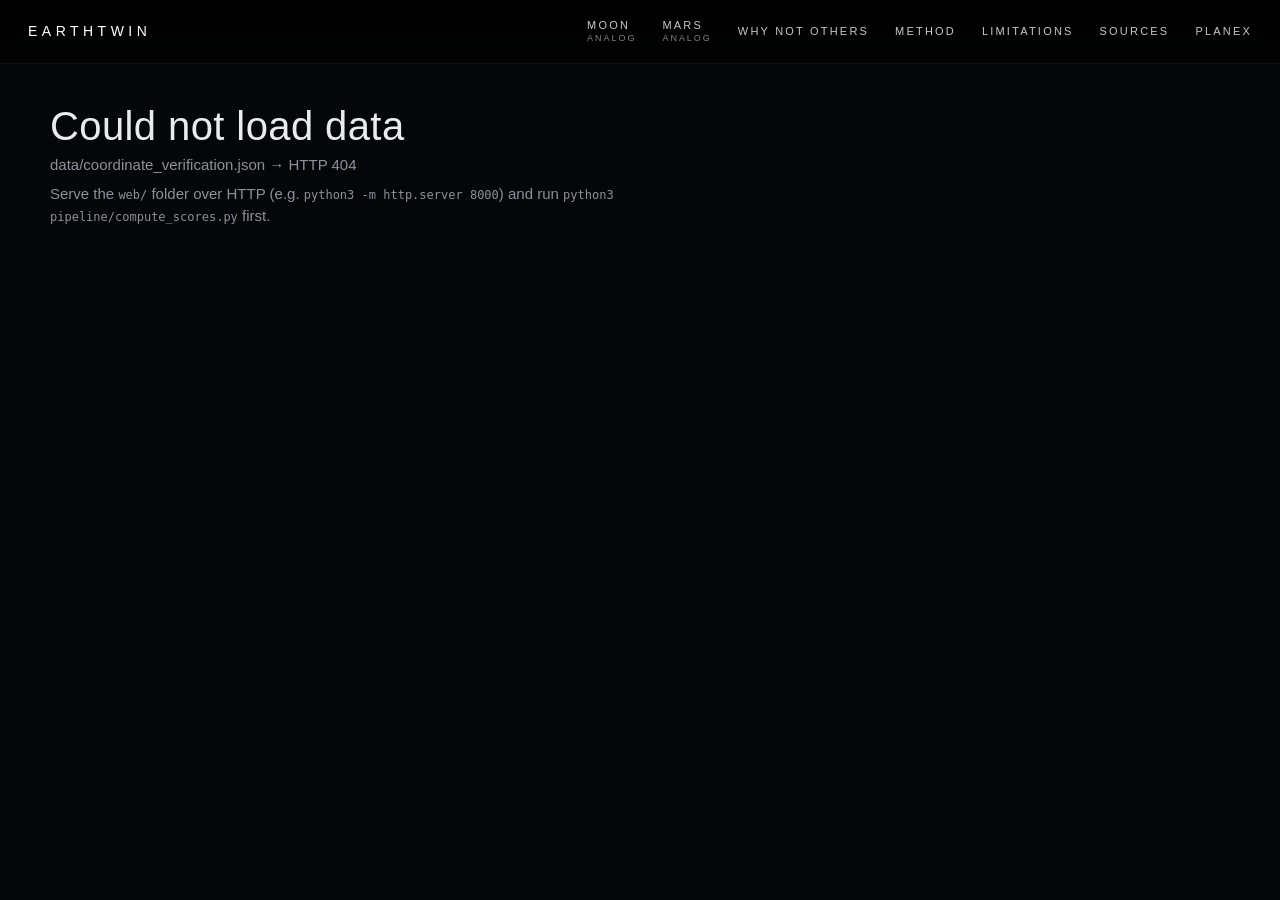
==== commit 2c19c331: "feat: solar-system home page, SpaceX-style nav and hash routing - Home: live Canvas 2D solar system " ====
--- a/web/index.html
+++ b/web/index.html
@@ -8,31 +8,39 @@
   <meta http-equiv="Content-Security-Policy" content="default-src 'self'; script-src 'self'; style-src 'self' 'unsafe-inline'; img-src 'self' data: https://trek.nasa.gov https://gibs.earthdata.nasa.gov https://planetarymaps.usgs.gov; connect-src 'self'; object-src 'none'; base-uri 'self'">
   <link rel="stylesheet" href="vendor/leaflet/leaflet.css">
   <link rel="stylesheet" href="css/app.css">
+  <link rel="stylesheet" href="css/space.css">
 </head>
 <body>
-  <header class="top">
-    <div class="brand"><b>EARTHTWIN</b><span>Team PLANEX · NASA Space Apps 2026</span></div>
-    <nav class="switch" id="mission-switch" aria-label="Mission"></nav>
-    <span class="badge sample" id="sample-badge" hidden data-tip="Some Earth values are still placeholders until the team adds real data. Slope, roughness and temperature are already measured from NASA data.">Partly sample data</span>
-    <button class="menu-btn" id="menu-btn" aria-expanded="false" aria-controls="tabs">Menu</button>
-    <nav class="tabs" id="tabs" role="tablist" aria-label="Sections">
-      <button role="tab" data-tab="analogs" aria-selected="true">Analogs</button>
-      <button role="tab" data-tab="why">Why not others?</button>
-      <button role="tab" data-tab="method">Method</button>
-      <button role="tab" data-tab="limits">Limitations</button>
-      <button role="tab" data-tab="sources">Sources</button>
+  <header class="nav" id="nav">
+    <a class="nav-brand" href="#home" data-route="home">EarthTwin</a>
+    <button class="nav-toggle" id="nav-toggle" aria-expanded="false" aria-controls="nav-links" aria-label="Open menu"><span></span><span></span><span></span></button>
+    <nav class="nav-links" id="nav-links" aria-label="Main">
+      <a class="nav-item nav-stack" href="#moon-analog" data-route="moon-analog"><span class="nav-label">Moon</span><span class="nav-sub">Analog</span></a>
+      <a class="nav-item nav-stack" href="#mars-analog" data-route="mars-analog"><span class="nav-label">Mars</span><span class="nav-sub">Analog</span></a>
+      <a class="nav-item" href="#why-not-others" data-route="why-not-others">Why Not Others</a>
+      <a class="nav-item" href="#method" data-route="method">Method</a>
+      <a class="nav-item" href="#limitations" data-route="limitations">Limitations</a>
+      <a class="nav-item" href="#sources" data-route="sources">Sources</a>
+      <a class="nav-item" href="#planex" data-route="planex">PLANEX</a>
     </nav>
+    <span class="badge sample" id="sample-badge" hidden data-tip="Some Earth values are still placeholders until the team adds real data.">Partly sample data</span>
   </header>
 
   <main>
-    <section class="view active" id="view-analogs" aria-label="Analogs">
+    <section class="view view-home" id="view-home" aria-label="Solar system">
+      <canvas id="solar" aria-label="Animated solar system. Select the Moon or Mars to explore Earth analogs."></canvas>
+      <div class="solar-tip" id="solar-tip" hidden>Click to explore</div>
+      <p class="solar-hint">Click the Moon or Mars to explore</p>
+      <div class="sr-only"><a href="#moon-analog">Explore Moon analogs (Artemis)</a> <a href="#mars-analog">Explore Mars analogs (SkyFall)</a></div>
+    </section>
+
+    <section class="view" id="view-analogs" aria-label="Analogs">
       <div class="mapwrap">
         <div class="map" id="map-target"></div>
         <div class="maphead">
           <div><div class="label" id="target-kicker">Target</div><div class="title" id="target-title">—</div></div>
           <div class="layerstate" id="target-layerstate"></div>
         </div>
-        <div class="mapnote" id="target-note" hidden></div>
       </div>
       <div class="mapwrap">
         <div class="map" id="map-earth"></div>
@@ -48,6 +56,7 @@
     <section class="view" id="view-method" aria-label="Method"><div class="page" id="page-method"></div></section>
     <section class="view" id="view-limits" aria-label="Limitations"><div class="page" id="page-limits"></div></section>
     <section class="view" id="view-sources" aria-label="Sources"><div class="page" id="page-sources"></div></section>
+    <section class="view" id="view-planex" aria-label="PLANEX"><div class="page" id="page-planex"></div></section>
   </main>
 
   <div id="tip" role="tooltip"></div>
@@ -60,6 +69,7 @@
   <script src="js/maps.js"></script>
   <script src="js/panels.js"></script>
   <script src="js/pages.js"></script>
+  <script src="js/solar.js"></script>
   <script src="js/app.js"></script>
 </body>
 </html>
--- a/web/css/app.css
+++ b/web/css/app.css
@@ -68,6 +68,8 @@
 .tabs button[aria-selected="true"] { color: var(--text); border-bottom-color: var(--accent); }
 .tabs button:hover { color: var(--text); }
 
+[hidden] { display: none !important; }
+
 .badge {
   display: inline-flex; align-items: center; gap: 6px; font-size: 10px; font-weight: 600; letter-spacing: 0.16em;
   text-transform: uppercase; border: 1px solid var(--line-2); padding: 2px 7px; border-radius: var(--radius); color: var(--muted); white-space: nowrap;
@@ -232,7 +234,7 @@
 /* ------------------------------------------------------------ tooltips */
 [data-tip] { position: relative; text-decoration: underline dotted var(--faint); text-underline-offset: 3px; cursor: help; }
 #tip {
-  position: fixed; z-index: 3000; max-width: 280px; padding: 7px 9px; font-size: 12px; line-height: 1.4;
+  position: fixed; z-index: 3000; max-width: 360px; white-space: pre-line; overflow-wrap: anywhere; padding: 7px 9px; font-size: 12px; line-height: 1.4;
   background: #000; border: 1px solid var(--line-2); color: var(--text); pointer-events: none; opacity: 0; transition: opacity .12s;
 }
 #tip.on { opacity: 1; }
--- a/web/css/space.css
+++ b/web/css/space.css
@@ -0,0 +1,99 @@
+/* Space look for the top navigation bar and the solar-system home page.
+ * The Analog interfaces and content pages keep the colours and fonts from app.css. */
+:root {
+  --header-h: 64px;
+  --nav-text: rgba(255, 255, 255, 0.78);
+  --nav-text-hi: #fff;
+  --nav-sub: rgba(255, 255, 255, 0.5);
+  --nav-track: 0.2em;
+  --space-bg: #000;
+  --space-hint: rgba(255, 255, 255, 0.38);
+}
+
+/* ------------------------------------------------------------ nav bar */
+.nav {
+  position: fixed; inset: 0 0 auto 0; height: var(--header-h); z-index: 1200;
+  display: flex; align-items: center; gap: 28px; padding: 0 28px;
+  background: linear-gradient(to bottom, rgba(0, 0, 0, 0.82), rgba(0, 0, 0, 0.55));
+  backdrop-filter: blur(8px); -webkit-backdrop-filter: blur(8px);
+  border-bottom: 1px solid rgba(255, 255, 255, 0.06);
+}
+body.on-home .nav { background: linear-gradient(to bottom, rgba(0, 0, 0, 0.7), rgba(0, 0, 0, 0)); border-bottom-color: transparent; backdrop-filter: none; -webkit-backdrop-filter: none; }
+
+.nav-brand {
+  color: var(--nav-text-hi); font-size: 14px; font-weight: 500; letter-spacing: 0.32em; text-transform: uppercase; white-space: nowrap;
+}
+.nav-brand:hover { text-decoration: none; }
+
+.nav-links { display: flex; align-items: center; gap: 26px; margin-left: auto; }
+.nav-item {
+  position: relative; color: var(--nav-text); font-size: 11px; font-weight: 400; letter-spacing: var(--nav-track);
+  text-transform: uppercase; white-space: nowrap; padding: 6px 0; transition: color .15s;
+}
+.nav-item:hover, .nav-item:focus-visible { color: var(--nav-text-hi); text-decoration: none; }
+.nav-item.active { color: var(--nav-text-hi); }
+.nav-item.active::after {
+  content: ""; position: absolute; left: 0; right: calc(var(--nav-track) * 1); bottom: -2px; height: 1px; background: rgba(255, 255, 255, 0.75);
+}
+.nav-stack { display: inline-flex; flex-direction: column; align-items: flex-start; line-height: 1.25; }
+.nav-sub { font-size: 9px; letter-spacing: 0.22em; color: var(--nav-sub); transition: color .15s; }
+.nav-stack:hover .nav-sub, .nav-stack.active .nav-sub { color: var(--accent); }
+#sample-badge { margin-left: 4px; }
+
+.nav-toggle { display: none; width: 34px; height: 34px; margin-left: auto; flex-direction: column; justify-content: center; gap: 5px; }
+.nav-toggle span { display: block; height: 1px; background: var(--nav-text-hi); transition: transform .2s, opacity .2s; }
+.nav-toggle[aria-expanded="true"] span:nth-child(1) { transform: translateY(6px) rotate(45deg); }
+.nav-toggle[aria-expanded="true"] span:nth-child(2) { opacity: 0; }
+.nav-toggle[aria-expanded="true"] span:nth-child(3) { transform: translateY(-6px) rotate(-45deg); }
+
+/* ------------------------------------------------------------ home */
+.view-home { background: var(--space-bg); overflow: hidden; }
+#view-home.active { display: block; animation: none; }
+body.on-home main { inset: 0; }                                    /* the solar system runs under the transparent bar */
+#solar { position: absolute; inset: 0; width: 100%; height: 100%; display: block; touch-action: manipulation; }
+.solar-tip {
+  position: absolute; left: 0; top: 0; pointer-events: none; z-index: 2;
+  font-size: 10px; letter-spacing: 0.18em; text-transform: uppercase; color: #fff;
+  background: rgba(0, 0, 0, 0.72); border: 1px solid rgba(255, 255, 255, 0.25); padding: 5px 9px; white-space: nowrap;
+}
+.solar-hint {
+  position: absolute; left: 0; right: 0; bottom: 18px; margin: 0; text-align: center; pointer-events: none;
+  font-size: 10px; letter-spacing: 0.22em; text-transform: uppercase; color: var(--space-hint);
+}
+.sr-only { position: absolute; width: 1px; height: 1px; overflow: hidden; clip: rect(0 0 0 0); white-space: nowrap; }
+
+/* ------------------------------------------------------------ analog heading + page mission switch */
+.analog-head { padding-bottom: 14px; }
+.analog-title { font-size: 13px; font-weight: 500; letter-spacing: 0.2em; text-transform: uppercase; color: var(--text); }
+.head-right { display: flex; flex-direction: column; align-items: flex-end; gap: 12px; }
+.ctx-switch { display: inline-flex; border: 1px solid var(--line-2); border-radius: 999px; padding: 3px; }
+.ctx-switch button { font-size: 10px; font-weight: 500; letter-spacing: 0.16em; text-transform: uppercase; color: var(--muted); padding: 6px 12px; border-radius: 999px; white-space: nowrap; }
+.ctx-switch button[aria-pressed="true"] { background: var(--text); color: #000; }
+
+/* ------------------------------------------------------------ responsive */
+@media (max-width: 1100px) {
+  .nav { gap: 18px; padding: 0 18px; }
+  .nav-links { gap: 16px; }
+  .nav-item { letter-spacing: 0.14em; }
+}
+@media (max-width: 900px) {
+  .nav-toggle { display: flex; }
+  .nav-links {
+    display: none; position: fixed; top: var(--header-h); left: 0; right: 0; margin: 0;
+    flex-direction: column; align-items: stretch; gap: 0; padding: 4px 20px 12px;
+    background: rgba(0, 0, 0, 0.94); border-bottom: 1px solid rgba(255, 255, 255, 0.1);
+  }
+  .nav-links.open { display: flex; }
+  .nav-item { padding: 14px 0; border-bottom: 1px solid rgba(255, 255, 255, 0.08); font-size: 12px; }
+  .nav-item.active::after { display: none; }
+  .nav-item.active { color: var(--accent); }
+  .nav-stack { flex-direction: row; align-items: baseline; gap: 10px; }
+  #sample-badge { display: none; }
+}
+@media (max-width: 760px) {
+  body.on-home { overflow: hidden; }
+  body.on-home main { position: fixed; inset: 0; padding-top: 0; }
+  #view-home.active { position: absolute; inset: 0; }
+  .head-right { align-items: flex-start; }
+  .page-head { flex-wrap: wrap; }
+}
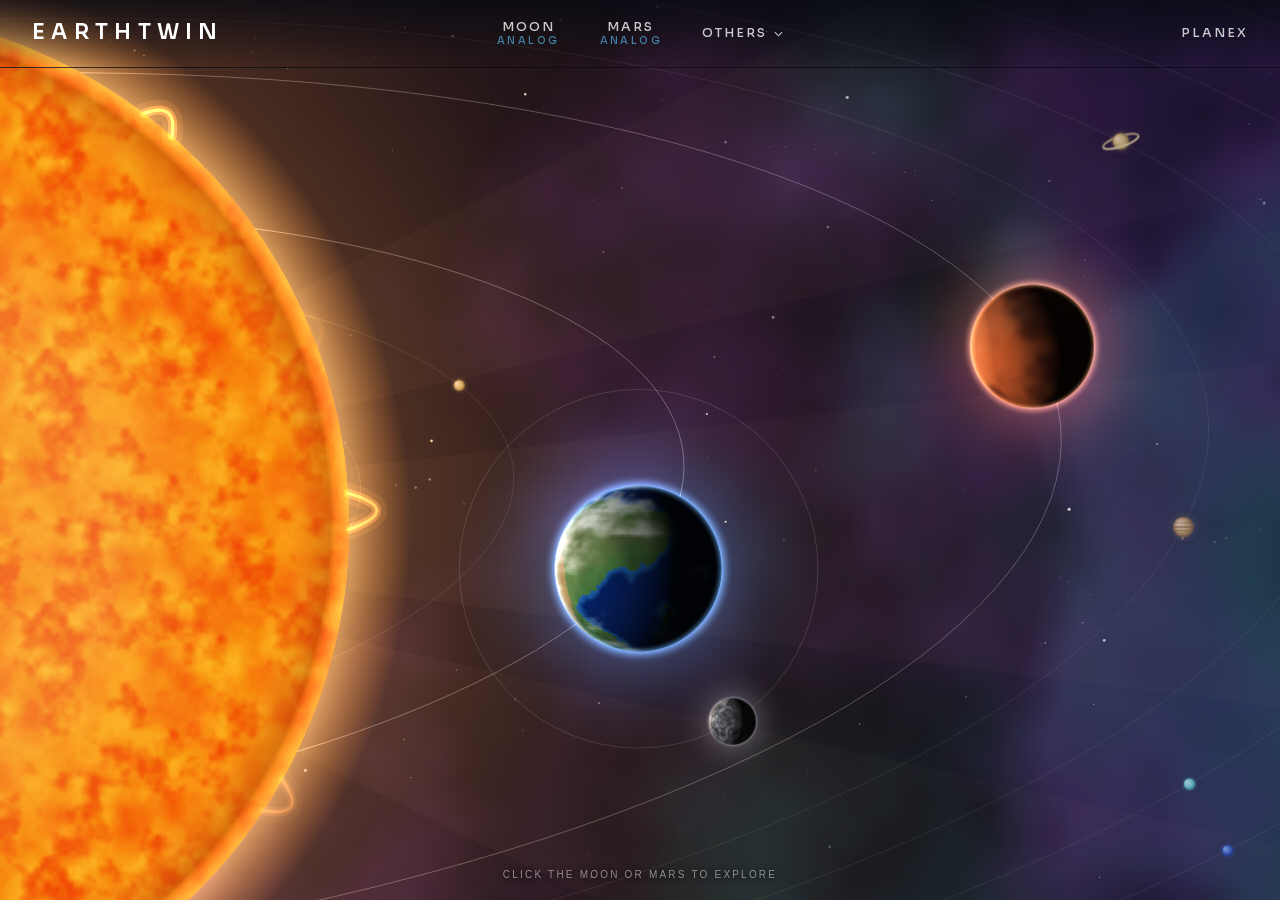
==== commit 4539c7a2: "feat: UI redesign from "EarthTwin UI Modification Prompt" - Three-zone nav: EARTHTWIN left, MOON/MAR" ====
--- a/web/index.html
+++ b/web/index.html
@@ -8,22 +8,39 @@
   <meta http-equiv="Content-Security-Policy" content="default-src 'self'; script-src 'self'; style-src 'self' 'unsafe-inline'; img-src 'self' data: https://trek.nasa.gov https://gibs.earthdata.nasa.gov https://planetarymaps.usgs.gov; connect-src 'self'; object-src 'none'; base-uri 'self'">
   <link rel="stylesheet" href="vendor/leaflet/leaflet.css">
   <link rel="stylesheet" href="css/app.css">
+  <link rel="preload" href="fonts/sora-latin-variable.woff2" as="font" type="font/woff2" crossorigin>
   <link rel="stylesheet" href="css/space.css">
 </head>
 <body>
+  <div class="backdrop" id="backdrop" aria-hidden="true">
+    <canvas class="bg-layer bg-base" data-bg="base"></canvas>
+    <canvas class="bg-layer" data-bg="moon"></canvas>
+    <canvas class="bg-layer" data-bg="mars"></canvas>
+    <canvas class="bg-layer" data-bg="sources"></canvas>
+    <div class="bg-shade"></div>
+  </div>
+
   <header class="nav" id="nav">
-    <a class="nav-brand" href="#home" data-route="home">EarthTwin</a>
+    <div class="nav-left"><a class="nav-brand" href="#home" data-route="home">EarthTwin</a></div>
     <button class="nav-toggle" id="nav-toggle" aria-expanded="false" aria-controls="nav-links" aria-label="Open menu"><span></span><span></span><span></span></button>
     <nav class="nav-links" id="nav-links" aria-label="Main">
-      <a class="nav-item nav-stack" href="#moon-analog" data-route="moon-analog"><span class="nav-label">Moon</span><span class="nav-sub">Analog</span></a>
-      <a class="nav-item nav-stack" href="#mars-analog" data-route="mars-analog"><span class="nav-label">Mars</span><span class="nav-sub">Analog</span></a>
-      <a class="nav-item" href="#why-not-others" data-route="why-not-others">Why Not Others</a>
-      <a class="nav-item" href="#method" data-route="method">Method</a>
-      <a class="nav-item" href="#limitations" data-route="limitations">Limitations</a>
-      <a class="nav-item" href="#sources" data-route="sources">Sources</a>
-      <a class="nav-item" href="#planex" data-route="planex">PLANEX</a>
+      <a class="nav-item nav-stack" href="#moon-analog" data-route="moon-analog" data-world="moon"><span class="nav-label">Moon</span><span class="nav-sub">Analog</span></a>
+      <a class="nav-item nav-stack" href="#mars-analog" data-route="mars-analog" data-world="mars"><span class="nav-label">Mars</span><span class="nav-sub">Analog</span></a>
+      <div class="nav-drop" id="nav-drop">
+        <button class="nav-item nav-drop-btn" id="nav-drop-btn" aria-haspopup="true" aria-expanded="false" aria-controls="nav-drop-menu">Others<svg class="chev" viewBox="0 0 10 6" aria-hidden="true"><path d="M1 1l4 4 4-4" fill="none" stroke="currentColor" stroke-width="1.2"/></svg></button>
+        <div class="nav-drop-menu" id="nav-drop-menu" role="menu" aria-label="Others">
+          <a role="menuitem" tabindex="-1" href="#why-not-others" data-route="why-not-others">Why not others</a>
+          <a role="menuitem" tabindex="-1" href="#limitations" data-route="limitations">Limitations</a>
+          <a role="menuitem" tabindex="-1" href="#sources" data-route="sources">Sources</a>
+          <a role="menuitem" tabindex="-1" href="#method" data-route="method">Method</a>
+        </div>
+      </div>
+      <span class="nav-credit nav-credit-mobile">PLANEX</span>
     </nav>
-    <span class="badge sample" id="sample-badge" hidden data-tip="Some Earth values are still placeholders until the team adds real data.">Partly sample data</span>
+    <div class="nav-right">
+      <span class="badge sample" id="sample-badge" hidden data-tip="Some Earth values are still placeholders until the team adds real data.">Partly sample data</span>
+      <span class="nav-credit">PLANEX</span>
+    </div>
   </header>
 
   <main>
@@ -69,6 +86,9 @@
   <script src="js/maps.js"></script>
   <script src="js/panels.js"></script>
   <script src="js/pages.js"></script>
+  <script src="js/backdrop.js"></script>
+  <script src="js/nav.js"></script>
+  <script src="js/solar-art.js"></script>
   <script src="js/solar.js"></script>
   <script src="js/app.js"></script>
 </body>
--- a/web/css/space.css
+++ b/web/css/space.css
@@ -1,99 +1,203 @@
-/* Space look for the top navigation bar and the solar-system home page.
- * The Analog interfaces and content pages keep the colours and fonts from app.css. */
+/* Space look: navigation bar, page backgrounds, glass panels, home hero, Moon/Mars switch.
+ * Loaded after app.css, so it overrides a few of its colours (no page is pure black any more). */
+@font-face {
+  font-family: "Sora";
+  font-style: normal;
+  font-weight: 100 800;
+  font-display: swap;
+  src: url("../fonts/sora-latin-variable.woff2") format("woff2");
+  unicode-range: U+0000-00FF, U+0131, U+0152-0153, U+02BB-02BC, U+02C6, U+02DA, U+02DC, U+0304, U+0308, U+0329, U+2000-206F, U+20AC, U+2122, U+2191, U+2193, U+2212, U+2215, U+FEFF, U+FFFD;
+}
+
 :root {
-  --header-h: 64px;
+  --header-h: 68px;
+  --space-base: #070a12;                       /* replaces pure black everywhere */
+  --bg: #070a12;
+  --bg-2: #0c111c;
+  --glass: rgba(11, 16, 28, 0.62);
+  --glass-strong: rgba(9, 13, 23, 0.86);
+  --glass-line: rgba(255, 255, 255, 0.12);
+  --nav-font: "Sora", "Inter", system-ui, sans-serif;
   --nav-text: rgba(255, 255, 255, 0.78);
   --nav-text-hi: #fff;
-  --nav-sub: rgba(255, 255, 255, 0.5);
-  --nav-track: 0.2em;
-  --space-bg: #000;
-  --space-hint: rgba(255, 255, 255, 0.38);
-}
-
-/* ------------------------------------------------------------ nav bar */
+  --world-accent: #8fd3ff;                     /* Moon: cool blue; Mars: warm rust (see body[data-world]) */
+  --bg-layer-opacity: 0.35;
+  --bg-fade: 700ms;
+  --space-hint: rgba(255, 255, 255, 0.5);
+}
+body[data-world="mars"] { --world-accent: #ff9b6e; }
+
+body { background: radial-gradient(ellipse at 50% 40%, #0b1120 0%, var(--space-base) 62%, #04060b 100%) fixed; }
+
+/* ------------------------------------------------------------ page backgrounds */
+.backdrop { position: fixed; inset: 0; z-index: 0; pointer-events: none; }
+.bg-layer { position: absolute; inset: 0; width: 100%; height: 100%; display: block; opacity: 0; transition: opacity var(--bg-fade) ease; }
+.bg-layer.bg-base { opacity: 1; }
+.bg-layer.on { mix-blend-mode: screen; }               /* add the scene's light; dark areas stay the base colour */
+.bg-layer.on { opacity: var(--bg-layer-opacity); }
+.bg-shade {
+  position: absolute; inset: 0;
+  background: linear-gradient(to bottom, rgba(7, 10, 18, 0.3), rgba(7, 10, 18, 0.62)),
+              radial-gradient(ellipse at 50% 45%, rgba(7, 10, 18, 0) 60%, rgba(3, 5, 10, 0.5) 100%);
+}
+body.on-home .backdrop { display: none; }      /* the home hero paints its own deep space */
+main { z-index: 1; }
+
+/* Glass panels over the background; map tiles stay opaque. */
+.side { background: var(--glass); backdrop-filter: blur(10px); -webkit-backdrop-filter: blur(10px); border-left-color: var(--glass-line); }
+.card, .lim, .formula { background: var(--glass); backdrop-filter: blur(8px); -webkit-backdrop-filter: blur(8px); border-color: var(--glass-line); }
+.map, .leaflet-container { background: var(--space-base); }
+#tip, .leaflet-tooltip { background: #05080f; }
+select.site, input.search { background: rgba(7, 10, 18, 0.8); }
+
+/* ------------------------------------------------------------ nav bar: three zones, centre group truly centred */
 .nav {
   position: fixed; inset: 0 0 auto 0; height: var(--header-h); z-index: 1200;
-  display: flex; align-items: center; gap: 28px; padding: 0 28px;
-  background: linear-gradient(to bottom, rgba(0, 0, 0, 0.82), rgba(0, 0, 0, 0.55));
-  backdrop-filter: blur(8px); -webkit-backdrop-filter: blur(8px);
-  border-bottom: 1px solid rgba(255, 255, 255, 0.06);
-}
-body.on-home .nav { background: linear-gradient(to bottom, rgba(0, 0, 0, 0.7), rgba(0, 0, 0, 0)); border-bottom-color: transparent; backdrop-filter: none; -webkit-backdrop-filter: none; }
-
+  display: grid; grid-template-columns: 1fr auto 1fr; align-items: center; gap: 24px; padding: 0 32px;
+  background: linear-gradient(to bottom, rgba(7, 10, 18, 0.9), rgba(7, 10, 18, 0.62));
+  backdrop-filter: blur(10px); -webkit-backdrop-filter: blur(10px);
+  border-bottom: 1px solid rgba(255, 255, 255, 0.07);
+  font-family: var(--nav-font);
+}
+body.on-home .nav { background: linear-gradient(to bottom, rgba(7, 10, 18, 0.75), rgba(7, 10, 18, 0)); border-bottom-color: transparent; backdrop-filter: none; -webkit-backdrop-filter: none; }
+
+.nav-left { justify-self: start; }
+.nav-right { justify-self: end; display: flex; align-items: center; gap: 14px; }
 .nav-brand {
-  color: var(--nav-text-hi); font-size: 14px; font-weight: 500; letter-spacing: 0.32em; text-transform: uppercase; white-space: nowrap;
+  color: var(--nav-text-hi); font-family: var(--nav-font); font-size: 21px; font-weight: 600;
+  letter-spacing: 0.3em; text-transform: uppercase; white-space: nowrap; line-height: 1;
 }
 .nav-brand:hover { text-decoration: none; }
 
-.nav-links { display: flex; align-items: center; gap: 26px; margin-left: auto; }
+.nav-links { display: flex; align-items: center; gap: 40px; justify-self: center; }
 .nav-item {
-  position: relative; color: var(--nav-text); font-size: 11px; font-weight: 400; letter-spacing: var(--nav-track);
-  text-transform: uppercase; white-space: nowrap; padding: 6px 0; transition: color .15s;
+  position: relative; color: var(--nav-text); font-family: var(--nav-font); font-size: 12.5px; font-weight: 500;
+  letter-spacing: 0.16em; text-transform: uppercase; white-space: nowrap; padding: 8px 0; transition: color .15s;
+  display: inline-flex; align-items: center; gap: 7px;
 }
 .nav-item:hover, .nav-item:focus-visible { color: var(--nav-text-hi); text-decoration: none; }
 .nav-item.active { color: var(--nav-text-hi); }
-.nav-item.active::after {
-  content: ""; position: absolute; left: 0; right: calc(var(--nav-track) * 1); bottom: -2px; height: 1px; background: rgba(255, 255, 255, 0.75);
-}
-.nav-stack { display: inline-flex; flex-direction: column; align-items: flex-start; line-height: 1.25; }
-.nav-sub { font-size: 9px; letter-spacing: 0.22em; color: var(--nav-sub); transition: color .15s; }
-.nav-stack:hover .nav-sub, .nav-stack.active .nav-sub { color: var(--accent); }
-#sample-badge { margin-left: 4px; }
-
-.nav-toggle { display: none; width: 34px; height: 34px; margin-left: auto; flex-direction: column; justify-content: center; gap: 5px; }
+.nav-item.active::after {                     /* current page: thin accent underline */
+  content: ""; position: absolute; left: 0; right: 0.16em; bottom: -3px; height: 1px; background: var(--accent);
+}
+.nav-stack { flex-direction: column; align-items: center; gap: 3px; line-height: 1; }
+.nav-sub { font-size: 10px; font-weight: 500; letter-spacing: 0.24em; color: var(--accent); opacity: 0.62; transition: opacity .15s; }
+.nav-stack:hover .nav-sub, .nav-stack.active .nav-sub { opacity: 1; }
+
+/* PLANEX: a team credit, not a control */
+.nav-credit {
+  font-family: var(--nav-font); font-size: 12.5px; font-weight: 500; letter-spacing: 0.16em; text-transform: uppercase;
+  color: var(--nav-text); cursor: default; user-select: none;
+}
+.nav-credit-mobile { display: none; }
+
+/* OTHERS dropdown */
+.nav-drop { position: relative; }
+.nav-drop-btn { cursor: pointer; }
+.chev { width: 9px; height: 6px; transition: transform .2s; }
+.nav-drop.open .chev { transform: rotate(180deg); }
+.nav-drop-menu {
+  position: absolute; top: calc(100% + 10px); left: 50%; transform: translateX(-50%); min-width: 210px; padding: 6px;
+  display: none; flex-direction: column;
+  background: rgba(12, 17, 29, 0.78); border: 1px solid var(--glass-line); border-radius: 6px;
+  backdrop-filter: blur(14px); -webkit-backdrop-filter: blur(14px); box-shadow: 0 16px 40px rgba(0, 0, 0, 0.45);
+}
+.nav-drop-menu::before { content: ""; position: absolute; left: 0; right: 0; top: -12px; height: 12px; }   /* hover bridge */
+.nav-drop.open .nav-drop-menu { display: flex; }
+@media (hover: hover) and (min-width: 768px) { .nav-drop:hover .nav-drop-menu { display: flex; } .nav-drop:hover .chev { transform: rotate(180deg); } }
+.nav-drop-menu a {
+  font-family: var(--nav-font); font-size: 12px; font-weight: 500; letter-spacing: 0.14em; text-transform: uppercase;
+  color: var(--nav-text); padding: 11px 14px; border-radius: 4px; white-space: nowrap;
+}
+.nav-drop-menu a:hover, .nav-drop-menu a:focus-visible { background: rgba(255, 255, 255, 0.07); color: #fff; text-decoration: none; }
+.nav-drop-menu a:focus-visible { outline: 1px solid var(--accent); outline-offset: -1px; }
+.nav-drop-menu a.active { color: #fff; box-shadow: inset 2px 0 0 var(--accent); }
+
+#sample-badge { margin: 0; }
+.nav-toggle { display: none; width: 34px; height: 34px; flex-direction: column; justify-content: center; gap: 5px; justify-self: end; }
 .nav-toggle span { display: block; height: 1px; background: var(--nav-text-hi); transition: transform .2s, opacity .2s; }
 .nav-toggle[aria-expanded="true"] span:nth-child(1) { transform: translateY(6px) rotate(45deg); }
 .nav-toggle[aria-expanded="true"] span:nth-child(2) { opacity: 0; }
 .nav-toggle[aria-expanded="true"] span:nth-child(3) { transform: translateY(-6px) rotate(-45deg); }
 
 /* ------------------------------------------------------------ home */
-.view-home { background: var(--space-bg); overflow: hidden; }
+.view-home { background: var(--space-base); overflow: hidden; }
 #view-home.active { display: block; animation: none; }
 body.on-home main { inset: 0; }                                    /* the solar system runs under the transparent bar */
 #solar { position: absolute; inset: 0; width: 100%; height: 100%; display: block; touch-action: manipulation; }
 .solar-tip {
   position: absolute; left: 0; top: 0; pointer-events: none; z-index: 2;
   font-size: 10px; letter-spacing: 0.18em; text-transform: uppercase; color: #fff;
-  background: rgba(0, 0, 0, 0.72); border: 1px solid rgba(255, 255, 255, 0.25); padding: 5px 9px; white-space: nowrap;
+  background: rgba(7, 10, 18, 0.78); border: 1px solid rgba(255, 255, 255, 0.25); padding: 5px 9px; white-space: nowrap;
 }
 .solar-hint {
   position: absolute; left: 0; right: 0; bottom: 18px; margin: 0; text-align: center; pointer-events: none;
-  font-size: 10px; letter-spacing: 0.22em; text-transform: uppercase; color: var(--space-hint);
+  font-size: 10px; letter-spacing: 0.22em; text-transform: uppercase; color: var(--space-hint); text-shadow: 0 1px 6px #000;
 }
 .sr-only { position: absolute; width: 1px; height: 1px; overflow: hidden; clip: rect(0 0 0 0); white-space: nowrap; }
 
-/* ------------------------------------------------------------ analog heading + page mission switch */
+/* ------------------------------------------------------------ analog heading + MOON | MARS switch */
 .analog-head { padding-bottom: 14px; }
 .analog-title { font-size: 13px; font-weight: 500; letter-spacing: 0.2em; text-transform: uppercase; color: var(--text); }
+.world-kicker { display: block; margin-bottom: 8px; font-family: var(--nav-font); font-size: 11px; font-weight: 500; letter-spacing: 0.22em; text-transform: uppercase; color: var(--world-accent); transition: color var(--bg-fade); }
 .head-right { display: flex; flex-direction: column; align-items: flex-end; gap: 12px; }
-.ctx-switch { display: inline-flex; border: 1px solid var(--line-2); border-radius: 999px; padding: 3px; }
-.ctx-switch button { font-size: 10px; font-weight: 500; letter-spacing: 0.16em; text-transform: uppercase; color: var(--muted); padding: 6px 12px; border-radius: 999px; white-space: nowrap; }
-.ctx-switch button[aria-pressed="true"] { background: var(--text); color: #000; }
+.ctx-switch { display: inline-flex; border: 1px solid var(--glass-line); border-radius: 999px; padding: 3px; background: rgba(7, 10, 18, 0.5); }
+.ctx-switch button {
+  font-family: var(--nav-font); font-size: 11px; font-weight: 500; letter-spacing: 0.2em; text-transform: uppercase;
+  color: var(--muted); padding: 7px 18px; border-radius: 999px; white-space: nowrap; transition: background .25s, color .25s;
+}
+.ctx-switch button:hover { color: var(--text); }
+.ctx-switch button[aria-pressed="true"] { background: var(--world-accent); color: #070a12; }
+.world-notes { margin: 0 0 16px; padding: 10px 14px; border-left: 2px solid var(--world-accent); background: rgba(255, 255, 255, 0.03); font-size: 13px; color: var(--text); max-width: 820px; }
+.world-notes p { margin: 0; }
+.world-notes p + p { margin-top: 6px; }
+.weights-line { font-family: var(--mono); font-size: 13px; color: var(--text); margin: 0 0 14px; }
+
+/* ------------------------------------------------------------ Moon map grade (natural lunar greys) */
+.moon-natural { filter: grayscale(1) sepia(0.12) contrast(1.06) brightness(1.04); }
 
 /* ------------------------------------------------------------ responsive */
 @media (max-width: 1100px) {
-  .nav { gap: 18px; padding: 0 18px; }
-  .nav-links { gap: 16px; }
-  .nav-item { letter-spacing: 0.14em; }
-}
-@media (max-width: 900px) {
+  .nav { padding: 0 20px; gap: 16px; }
+  .nav-links { gap: 26px; }
+}
+@media (max-width: 767px) {
+  :root { --header-h: 60px; }
+  .nav { grid-template-columns: 1fr auto; padding: 0 16px; }
+  .nav-brand { font-size: 17px; letter-spacing: 0.26em; }
+  .nav-right { display: none; }
   .nav-toggle { display: flex; }
   .nav-links {
-    display: none; position: fixed; top: var(--header-h); left: 0; right: 0; margin: 0;
-    flex-direction: column; align-items: stretch; gap: 0; padding: 4px 20px 12px;
-    background: rgba(0, 0, 0, 0.94); border-bottom: 1px solid rgba(255, 255, 255, 0.1);
+    display: none; position: fixed; top: var(--header-h); left: 0; right: 0; margin: 0; justify-self: stretch; width: 100%;
+    flex-direction: column; align-items: stretch; gap: 0; padding: 4px 20px 16px;
+    background: rgba(7, 10, 18, 0.96); border-bottom: 1px solid var(--glass-line);
+    max-height: calc(100vh - var(--header-h)); overflow-y: auto;
   }
   .nav-links.open { display: flex; }
-  .nav-item { padding: 14px 0; border-bottom: 1px solid rgba(255, 255, 255, 0.08); font-size: 12px; }
+  .nav-item { padding: 15px 0; border-bottom: 1px solid rgba(255, 255, 255, 0.08); font-size: 13px; width: 100%; justify-content: space-between; }
   .nav-item.active::after { display: none; }
   .nav-item.active { color: var(--accent); }
-  .nav-stack { flex-direction: row; align-items: baseline; gap: 10px; }
-  #sample-badge { display: none; }
-}
-@media (max-width: 760px) {
+  .nav-stack { flex-direction: row; align-items: baseline; justify-content: flex-start; gap: 10px; }
+  .nav-drop-menu { position: static; transform: none; display: none; background: none; border: 0; box-shadow: none; padding: 0 0 6px 12px; backdrop-filter: none; -webkit-backdrop-filter: none; min-width: 0; }
+  .nav-drop-menu::before { display: none; }
+  .nav-drop.open .nav-drop-menu { display: flex; }                /* accordion */
+  .nav-drop-menu a { padding: 13px 0; border-bottom: 1px solid rgba(255, 255, 255, 0.05); border-radius: 0; }
+  .nav-credit-mobile { display: block; padding: 18px 0 2px; color: rgba(255, 255, 255, 0.5); }
   body.on-home { overflow: hidden; }
   body.on-home main { position: fixed; inset: 0; padding-top: 0; }
   #view-home.active { position: absolute; inset: 0; }
   .head-right { align-items: flex-start; }
   .page-head { flex-wrap: wrap; }
 }
+@media (prefers-reduced-motion: reduce) {
+  :root { --bg-fade: 150ms; }
+  .bg-layer { transition: opacity 150ms linear !important; }
+}
+
+/* Moon map markers stay in the accent colour on the grey base */
+#map-target .site-pin { border-color: var(--accent); background: rgba(7, 10, 18, 0.6); }
+#map-target .site-label { color: #dff3ff; }
+
+/* Map titles stay readable over the bright natural-grey Moon base */
+#view-analogs .mapwrap:first-child::after { background: linear-gradient(to bottom, rgba(7, 10, 18, 0.78), rgba(7, 10, 18, 0)); }
+.maphead .title, .maphead .label { text-shadow: 0 1px 10px rgba(0, 0, 0, 0.9), 0 0 2px rgba(0, 0, 0, 0.8); }
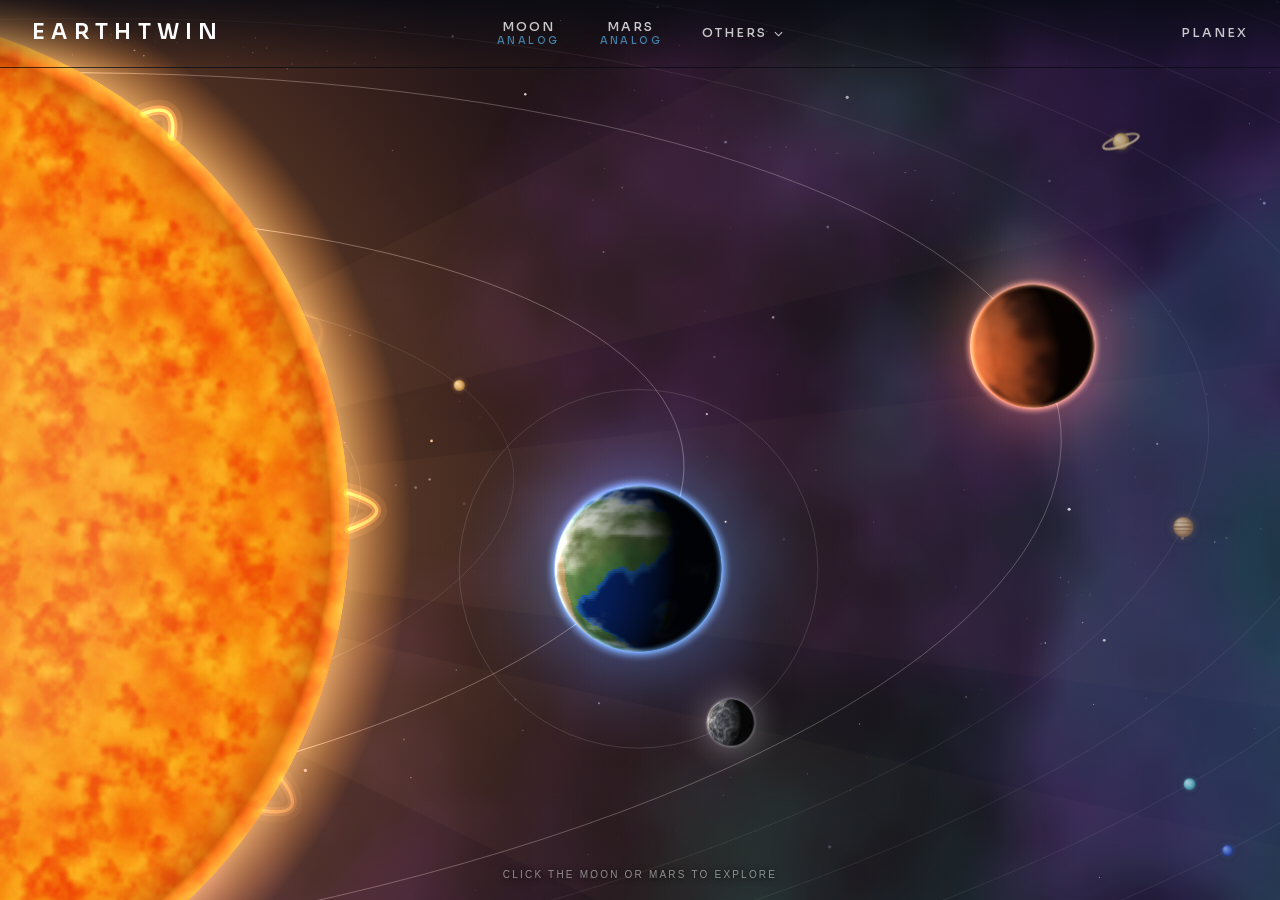
==== commit 61c71dfa: "Add analog and globe rendering functionality for Moon and Mars exploration - Introduced `analog.js` " ====
--- a/web/index.html
+++ b/web/index.html
@@ -31,12 +31,18 @@
         <div class="nav-drop-menu" id="nav-drop-menu" role="menu" aria-label="Others">
           <a role="menuitem" tabindex="-1" href="#why-not-others" data-route="why-not-others">Why not others</a>
           <a role="menuitem" tabindex="-1" href="#limitations" data-route="limitations">Limitations</a>
+          <a role="menuitem" tabindex="-1" href="#method" data-route="method">Method</a>
           <a role="menuitem" tabindex="-1" href="#sources" data-route="sources">Sources</a>
-          <a role="menuitem" tabindex="-1" href="#method" data-route="method">Method</a>
         </div>
       </div>
       <span class="nav-credit nav-credit-mobile">PLANEX</span>
     </nav>
+    <div class="nav-search" id="nav-search" role="search" hidden>
+      <svg class="search-icon" viewBox="0 0 20 20" aria-hidden="true"><circle cx="8.5" cy="8.5" r="5.5" fill="none" stroke="currentColor" stroke-width="1.6"/><path d="M12.6 12.6L17 17" stroke="currentColor" stroke-width="1.6" stroke-linecap="round"/></svg>
+      <input id="search-input" type="search" autocomplete="off" spellcheck="false" placeholder="Search Moon targets or Earth sites"
+        role="combobox" aria-label="Search locations" aria-expanded="false" aria-controls="search-list" aria-autocomplete="list">
+      <ul class="search-list" id="search-list" role="listbox" aria-label="Locations" hidden></ul>
+    </div>
     <div class="nav-right">
       <span class="badge sample" id="sample-badge" hidden data-tip="Some Earth values are still placeholders until the team adds real data.">Partly sample data</span>
       <span class="nav-credit">PLANEX</span>
@@ -51,15 +57,30 @@
       <div class="sr-only"><a href="#moon-analog">Explore Moon analogs (Artemis)</a> <a href="#mars-analog">Explore Mars analogs (SkyFall)</a></div>
     </section>
 
+    <section class="analog-intro" id="analog-intro" aria-label="Choose a location" hidden>
+      <canvas id="intro-globe" aria-label="Globes of the target body and the Earth. Use the search bar at the top to choose a location."></canvas>
+      <p class="intro-hint">Search a target or an Earth site in the bar above</p>
+    </section>
+
     <section class="view" id="view-analogs" aria-label="Analogs">
-      <div class="mapwrap">
+      <div class="globe-pane" id="globe-pane" hidden>
+        <canvas id="result-globe" aria-label="Target body with the chosen target pinned, and the Earth with pins 1 to 5 for the top analogs."></canvas>
+        <div class="globe-head">
+          <div><div class="label" id="gtarget-kicker">Target</div><div class="title" id="gtarget-title">—</div></div>
+          <div class="globe-earth-head"><div class="label">Earth · Top analogs</div><div class="title" id="gearth-title">—</div></div>
+        </div>
+        <div class="globe-tip" id="globe-tip" role="tooltip" hidden></div>
+        <p class="globe-note" id="globe-note"></p>
+      </div>
+      <div class="view-toggle" role="group" aria-label="Result view"><button data-view-mode="globe" aria-pressed="true">Globe</button><button data-view-mode="map" aria-pressed="false">Map</button></div>
+      <div class="mapwrap mw-target">
         <div class="map" id="map-target"></div>
         <div class="maphead">
           <div><div class="label" id="target-kicker">Target</div><div class="title" id="target-title">—</div></div>
           <div class="layerstate" id="target-layerstate"></div>
         </div>
       </div>
-      <div class="mapwrap">
+      <div class="mapwrap mw-earth">
         <div class="map" id="map-earth"></div>
         <div class="maphead">
           <div><div class="label">Earth</div><div class="title" id="earth-title">Analog candidates</div></div>
@@ -90,6 +111,8 @@
   <script src="js/nav.js"></script>
   <script src="js/solar-art.js"></script>
   <script src="js/solar.js"></script>
+  <script src="js/globe.js"></script>
+  <script src="js/analog.js"></script>
   <script src="js/app.js"></script>
 </body>
 </html>
--- a/web/css/app.css
+++ b/web/css/app.css
@@ -272,9 +272,7 @@
 }
 @media (max-width: 1100px) {
   #view-analogs.active { grid-template-columns: 1fr var(--side-w); grid-template-rows: 1fr 1fr; }
-  #view-analogs .mapwrap:nth-child(1) { grid-column: 1; grid-row: 1; border-bottom: 1px solid var(--line); }
-  #view-analogs .mapwrap:nth-child(2) { grid-column: 1; grid-row: 2; }
-  #view-analogs .side { grid-column: 2; grid-row: 1 / 3; }
+  /* grid placement for this width is in space.css (it loads after this file) */
   .brand span { display: none; }
 }
 @media (max-width: 760px) {
--- a/web/css/space.css
+++ b/web/css/space.css
@@ -201,3 +201,95 @@
 /* Map titles stay readable over the bright natural-grey Moon base */
 #view-analogs .mapwrap:first-child::after { background: linear-gradient(to bottom, rgba(7, 10, 18, 0.78), rgba(7, 10, 18, 0)); }
 .maphead .title, .maphead .label { text-shadow: 0 1px 10px rgba(0, 0, 0, 0.9), 0 0 2px rgba(0, 0, 0, 0.8); }
+
+/* ================================================================ Moon / Mars Analog: globe screen + search */
+/* Header grows a second row for the search bar on the globe screen only */
+body.on-intro .nav { height: calc(var(--header-h) + 62px); grid-template-rows: var(--header-h) 62px; align-content: start;
+  background: linear-gradient(to bottom, rgba(7, 10, 18, 0.85), rgba(7, 10, 18, 0)); border-bottom-color: transparent; backdrop-filter: none; -webkit-backdrop-filter: none; }
+body.on-intro .nav > * { grid-row: 1; align-self: center; }
+body.on-intro .nav > .nav-search { grid-row: 2; }
+body.on-intro .backdrop { display: none; }
+body.on-intro main { inset: 0; }
+
+.nav-search {
+  grid-column: 1 / -1; justify-self: center; align-self: start; position: relative; width: min(560px, 92vw); height: 46px;
+  display: flex; align-items: center; gap: 10px; padding: 0 18px;
+  background: rgba(255, 255, 255, 0.96); border-radius: 24px; color: #3c4043;
+  box-shadow: 0 2px 6px rgba(0, 0, 0, 0.35), 0 8px 24px rgba(0, 0, 0, 0.3); font-family: var(--font);
+}
+.nav-search[hidden] { display: none; }
+.nav-search.open { border-radius: 24px 24px 0 0; }
+.search-icon { width: 18px; height: 18px; flex: none; color: #5f6368; }
+.nav-search input {
+  flex: 1; height: 100%; border: 0; outline: 0; background: transparent; font: 400 15px var(--font); color: #202124; letter-spacing: 0;
+}
+.nav-search input::placeholder { color: #70757a; }
+.nav-search input::-webkit-search-cancel-button { display: none; }
+.nav-search:focus-within { box-shadow: 0 0 0 2px var(--accent), 0 8px 24px rgba(0, 0, 0, 0.35); }
+.search-list {
+  position: absolute; left: 0; right: 0; top: 100%; margin: 0; padding: 6px 0 8px; list-style: none; max-height: min(60vh, 460px); overflow-y: auto;
+  background: #fff; border-radius: 0 0 24px 24px; box-shadow: 0 12px 28px rgba(0, 0, 0, 0.35); border-top: 1px solid #e8eaed;
+}
+.search-group { padding: 10px 20px 4px; font-size: 11px; font-weight: 600; letter-spacing: 0.08em; text-transform: uppercase; color: #5f6368; }
+.search-item { display: flex; align-items: center; gap: 12px; padding: 9px 20px; cursor: pointer; }
+.search-item.active { background: #e8f0fe; }
+.search-dot { width: 10px; height: 10px; border-radius: 50%; flex: none; background: #1a73e8; }
+.search-dot.target { background: #e8a90c; }
+.search-name { display: block; font-size: 14px; color: #202124; }
+.search-sub { display: block; font-size: 12px; color: #5f6368; }
+.search-empty { padding: 14px 20px; font-size: 13px; color: #5f6368; }
+
+.analog-intro { position: fixed; inset: 0; z-index: 1; background: #070a12; transition: transform var(--zoom-ms, 1300ms) cubic-bezier(.55, 0, .7, .2), opacity var(--zoom-ms, 1300ms) ease-in; }
+.analog-intro[hidden] { display: none; }
+.analog-intro.zooming { transform: scale(2.6); opacity: 0; }
+#intro-globe { position: absolute; inset: 0; width: 100%; height: 100%; display: block; }
+.intro-hint { position: absolute; left: 0; right: 0; bottom: 20px; margin: 0; text-align: center; pointer-events: none; font-size: 10px; letter-spacing: 0.22em; text-transform: uppercase; color: var(--space-hint); }
+
+/* ================================================================ result screen: globes */
+#view-analogs { position: absolute; }
+#view-analogs.entering { animation: result-in 600ms ease-out; }
+@keyframes result-in { from { opacity: 0; transform: scale(0.97); } to { opacity: 1; transform: none; } }
+/* explicit placement: the globe pane covers both map columns; the maps stay underneath for the Map view */
+#view-analogs .mw-target { grid-column: 1; grid-row: 1; }
+#view-analogs .mw-earth { grid-column: 2; grid-row: 1; }
+#view-analogs .side { grid-column: 3; grid-row: 1; }
+.globe-pane { grid-column: 1 / 3; grid-row: 1; position: relative; z-index: 3; background: #070a12; overflow: hidden; }
+@media (max-width: 1100px) {
+  #view-analogs .mw-target { grid-column: 1; grid-row: 1; border-bottom: 1px solid var(--line); }
+  #view-analogs .mw-earth { grid-column: 1; grid-row: 2; }
+  #view-analogs .globe-pane { grid-column: 1; grid-row: 1 / 3; }
+  #view-analogs .side { grid-column: 2; grid-row: 1 / 3; }
+}
+.globe-pane[hidden] { display: none; }
+#result-globe { position: absolute; inset: 0; width: 100%; height: 100%; display: block; }
+.globe-head { position: absolute; left: 18px; right: 18px; top: 14px; display: flex; justify-content: space-between; pointer-events: none; }
+.globe-head .title { font-size: 22px; font-weight: 200; }
+.globe-earth-head { text-align: right; }
+.globe-tip { position: absolute; left: 0; top: 0; z-index: 4; pointer-events: none; padding: 6px 10px; font-size: 12px; white-space: nowrap;
+  background: rgba(7, 10, 18, 0.92); border: 1px solid var(--line-2); color: var(--text); }
+.globe-note { position: absolute; left: 18px; bottom: 54px; margin: 0; font-size: 12px; color: var(--muted); max-width: 46%; }
+.view-toggle { position: absolute; left: 18px; bottom: 16px; z-index: 5; display: inline-flex; border: 1px solid var(--glass-line); border-radius: 999px; padding: 3px; background: rgba(7, 10, 18, 0.75); }
+.view-toggle button { font-family: var(--nav-font); font-size: 11px; font-weight: 500; letter-spacing: 0.16em; text-transform: uppercase; color: var(--muted); padding: 6px 14px; border-radius: 999px; }
+.view-toggle button[aria-pressed="true"] { background: var(--text); color: #070a12; }
+
+.analog-head { display: flex; align-items: center; gap: 14px; }
+.back-globe { font-family: var(--nav-font); font-size: 11px; font-weight: 500; letter-spacing: 0.16em; text-transform: uppercase; color: var(--text);
+  border: 1px solid var(--glass-line); border-radius: 999px; padding: 6px 12px; }
+.back-globe:hover { border-color: var(--accent); color: #fff; }
+.target-name { font-size: 22px; font-weight: 200; margin-top: 2px; }
+
+@media (max-width: 767px) {
+  body.on-intro .nav { height: calc(var(--header-h) + 58px); grid-template-rows: var(--header-h) 58px; }
+  .nav-search { width: calc(100vw - 24px); }
+  .globe-pane { height: 62vh; }
+  .globe-head .title { font-size: 16px; }
+  .globe-note { max-width: 90%; }
+  .view-toggle { position: absolute; top: calc(62vh - 44px); bottom: auto; }
+  #view-analogs { position: static; }
+}
+@media (prefers-reduced-motion: reduce) {
+  #view-analogs.entering { animation: none; }
+}
+
+/* Globe view: the Leaflet maps stay in the page (for the Map view) but are hidden underneath */
+#view-analogs.globe-mode .mapwrap { display: none; }
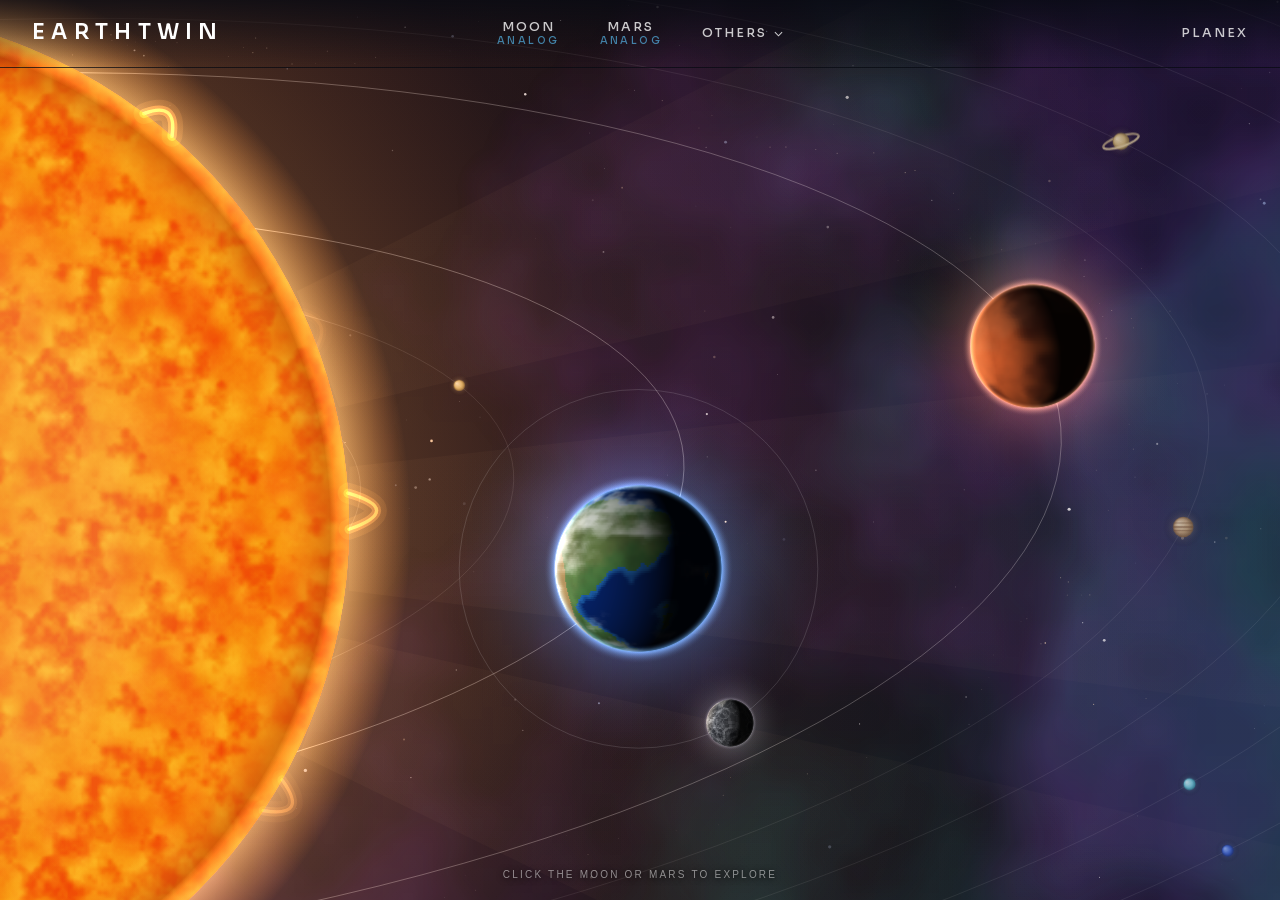
==== commit 021fc614: "fix: drag globes, continuous spin, visible Globe/Map switch, full map tiles - Globes can be dragged " ====
--- a/web/index.html
+++ b/web/index.html
@@ -59,7 +59,7 @@
 
     <section class="analog-intro" id="analog-intro" aria-label="Choose a location" hidden>
       <canvas id="intro-globe" aria-label="Globes of the target body and the Earth. Use the search bar at the top to choose a location."></canvas>
-      <p class="intro-hint">Search a target or an Earth site in the bar above</p>
+      <p class="intro-hint">Search a target or an Earth site in the bar above · drag a globe to turn it</p>
     </section>
 
     <section class="view" id="view-analogs" aria-label="Analogs">
@@ -71,6 +71,7 @@
         </div>
         <div class="globe-tip" id="globe-tip" role="tooltip" hidden></div>
         <p class="globe-note" id="globe-note"></p>
+        <p class="globe-hint">Drag a globe to turn it · click a number to open that site</p>
       </div>
       <div class="view-toggle" role="group" aria-label="Result view"><button data-view-mode="globe" aria-pressed="true">Globe</button><button data-view-mode="map" aria-pressed="false">Map</button></div>
       <div class="mapwrap mw-target">
--- a/web/css/space.css
+++ b/web/css/space.css
@@ -268,7 +268,7 @@
 .globe-tip { position: absolute; left: 0; top: 0; z-index: 4; pointer-events: none; padding: 6px 10px; font-size: 12px; white-space: nowrap;
   background: rgba(7, 10, 18, 0.92); border: 1px solid var(--line-2); color: var(--text); }
 .globe-note { position: absolute; left: 18px; bottom: 54px; margin: 0; font-size: 12px; color: var(--muted); max-width: 46%; }
-.view-toggle { position: absolute; left: 18px; bottom: 16px; z-index: 5; display: inline-flex; border: 1px solid var(--glass-line); border-radius: 999px; padding: 3px; background: rgba(7, 10, 18, 0.75); }
+.view-toggle { position: absolute; left: 18px; bottom: 16px; z-index: 1100;   /* above Leaflet panes (400) and controls (800–1000), below the nav (1200) */ display: inline-flex; border: 1px solid var(--glass-line); border-radius: 999px; padding: 3px; background: rgba(7, 10, 18, 0.75); }
 .view-toggle button { font-family: var(--nav-font); font-size: 11px; font-weight: 500; letter-spacing: 0.16em; text-transform: uppercase; color: var(--muted); padding: 6px 14px; border-radius: 999px; }
 .view-toggle button[aria-pressed="true"] { background: var(--text); color: #070a12; }
 
@@ -285,6 +285,7 @@
   .globe-head .title { font-size: 16px; }
   .globe-note { max-width: 90%; }
   .view-toggle { position: absolute; top: calc(62vh - 44px); bottom: auto; }
+  #view-analogs:not(.globe-mode) .view-toggle { top: calc(48vh - 44px); }        /* Map view: bottom-left of the first map */
   #view-analogs { position: static; }
 }
 @media (prefers-reduced-motion: reduce) {
@@ -293,3 +294,13 @@
 
 /* Globe view: the Leaflet maps stay in the page (for the Map view) but are hidden underneath */
 #view-analogs.globe-mode .mapwrap { display: none; }
+
+/* The OTHERS menu opens over the header search bar (the bar comes later in the page, so it needs a lower layer) */
+.nav-links { position: relative; z-index: 3; }
+.nav-drop-menu { z-index: 4; }
+.nav-search { z-index: 2; }
+@media (max-width: 767px) { .nav-links { position: fixed; z-index: 3; } }
+
+#view-analogs:not(.globe-mode) .view-toggle { box-shadow: 0 2px 10px rgba(0, 0, 0, 0.5); }
+.globe-hint { position: absolute; right: 18px; bottom: 18px; margin: 0; font-size: 10px; letter-spacing: 0.16em; text-transform: uppercase; color: var(--space-hint); pointer-events: none; }
+@media (max-width: 767px) { .globe-hint { display: none; } }
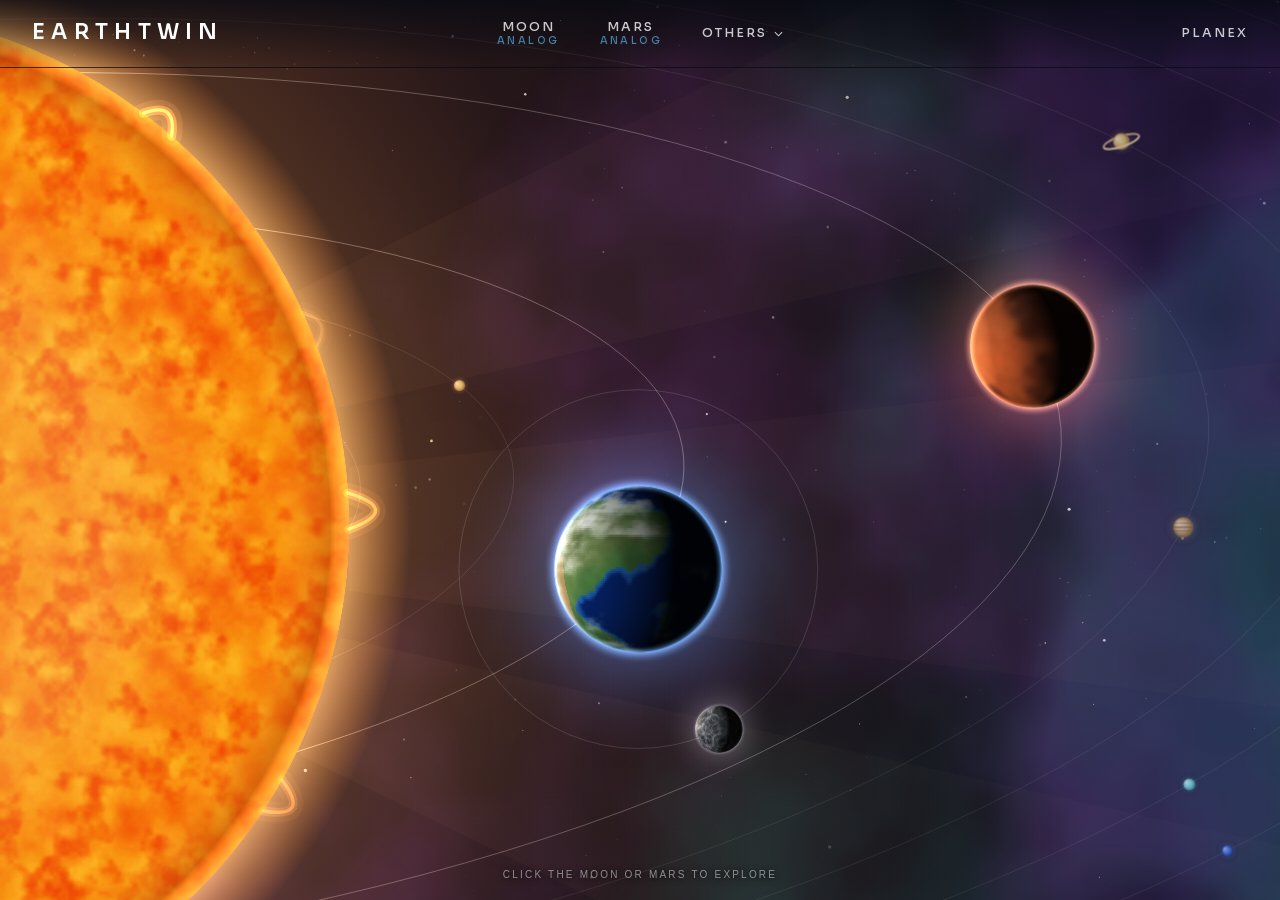
==== commit 581a6332: "feat: black search bar; result screen opens the original analog interface - Header search bar and it" ====
--- a/web/index.html
+++ b/web/index.html
@@ -73,7 +73,7 @@
         <p class="globe-note" id="globe-note"></p>
         <p class="globe-hint">Drag a globe to turn it · click a number to open that site</p>
       </div>
-      <div class="view-toggle" role="group" aria-label="Result view"><button data-view-mode="globe" aria-pressed="true">Globe</button><button data-view-mode="map" aria-pressed="false">Map</button></div>
+      <div class="view-toggle" role="group" aria-label="Result view"><button data-view-mode="map" aria-pressed="true">Map</button><button data-view-mode="globe" aria-pressed="false">Globe</button></div>
       <div class="mapwrap mw-target">
         <div class="map" id="map-target"></div>
         <div class="maphead">
--- a/web/css/space.css
+++ b/web/css/space.css
@@ -304,3 +304,20 @@
 #view-analogs:not(.globe-mode) .view-toggle { box-shadow: 0 2px 10px rgba(0, 0, 0, 0.5); }
 .globe-hint { position: absolute; right: 18px; bottom: 18px; margin: 0; font-size: 10px; letter-spacing: 0.16em; text-transform: uppercase; color: var(--space-hint); pointer-events: none; }
 @media (max-width: 767px) { .globe-hint { display: none; } }
+
+/* ================================================================ search bar: black, Google Earth style */
+.nav-search { background: #202124; color: #e8eaed; border: 1px solid #3c4043; box-shadow: 0 2px 6px rgba(0, 0, 0, 0.5), 0 8px 24px rgba(0, 0, 0, 0.45); }
+.search-icon { color: #9aa0a6; }
+.nav-search input { color: #e8eaed; }
+.nav-search input::placeholder { color: #9aa0a6; }
+.nav-search:focus-within { border-color: #5f6368; box-shadow: 0 0 0 2px var(--accent), 0 8px 24px rgba(0, 0, 0, 0.5); }
+.nav-search.open { border-bottom-color: transparent; }
+.search-list { background: #202124; border: 1px solid #3c4043; border-top: 1px solid #3c4043; left: -1px; right: -1px; box-shadow: 0 14px 30px rgba(0, 0, 0, 0.55); }
+.search-group { color: #9aa0a6; }
+.search-item:hover, .search-item.active { background: rgba(255, 255, 255, 0.08); }
+.search-name { color: #e8eaed; }
+.search-sub { color: #9aa0a6; }
+.search-empty { color: #9aa0a6; }
+.search-dot { background: #8ab4f8; }
+.search-dot.target { background: #fdd663; }
+.search-list { scrollbar-color: #5f6368 transparent; }
